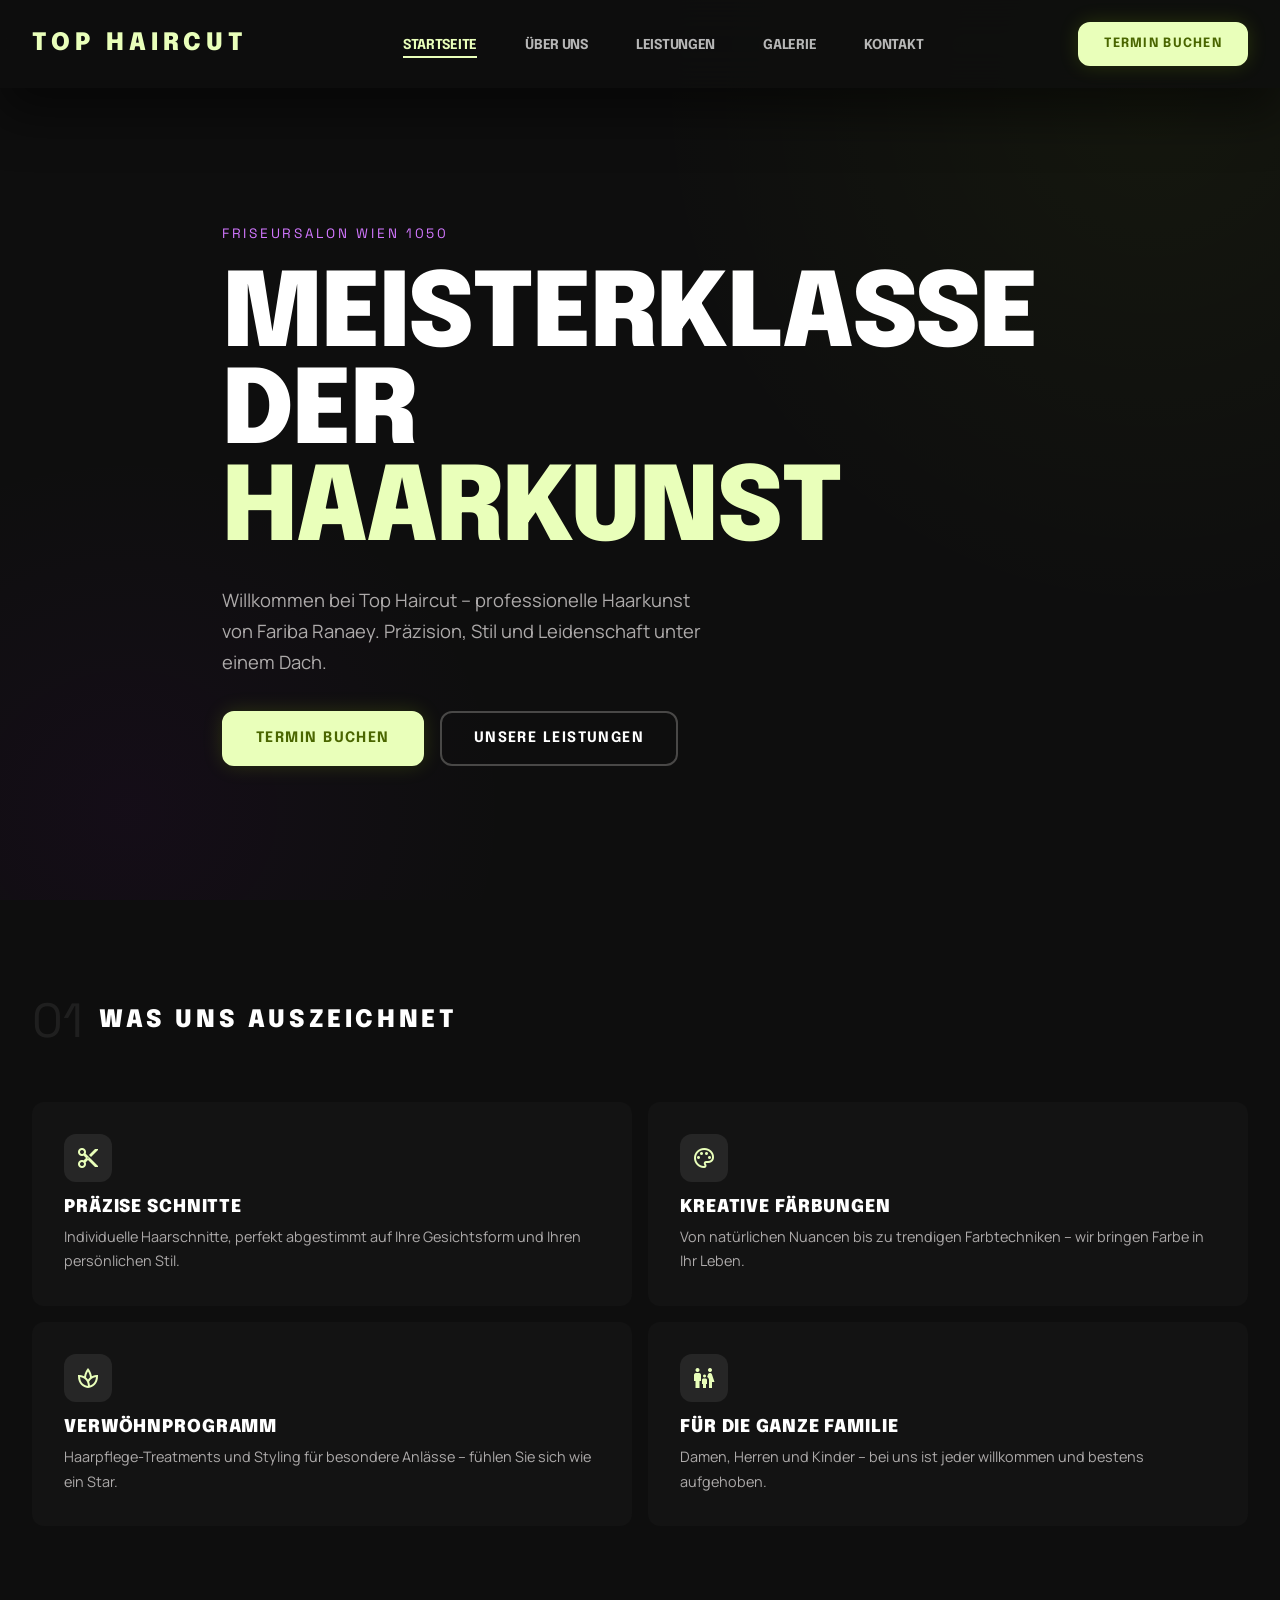
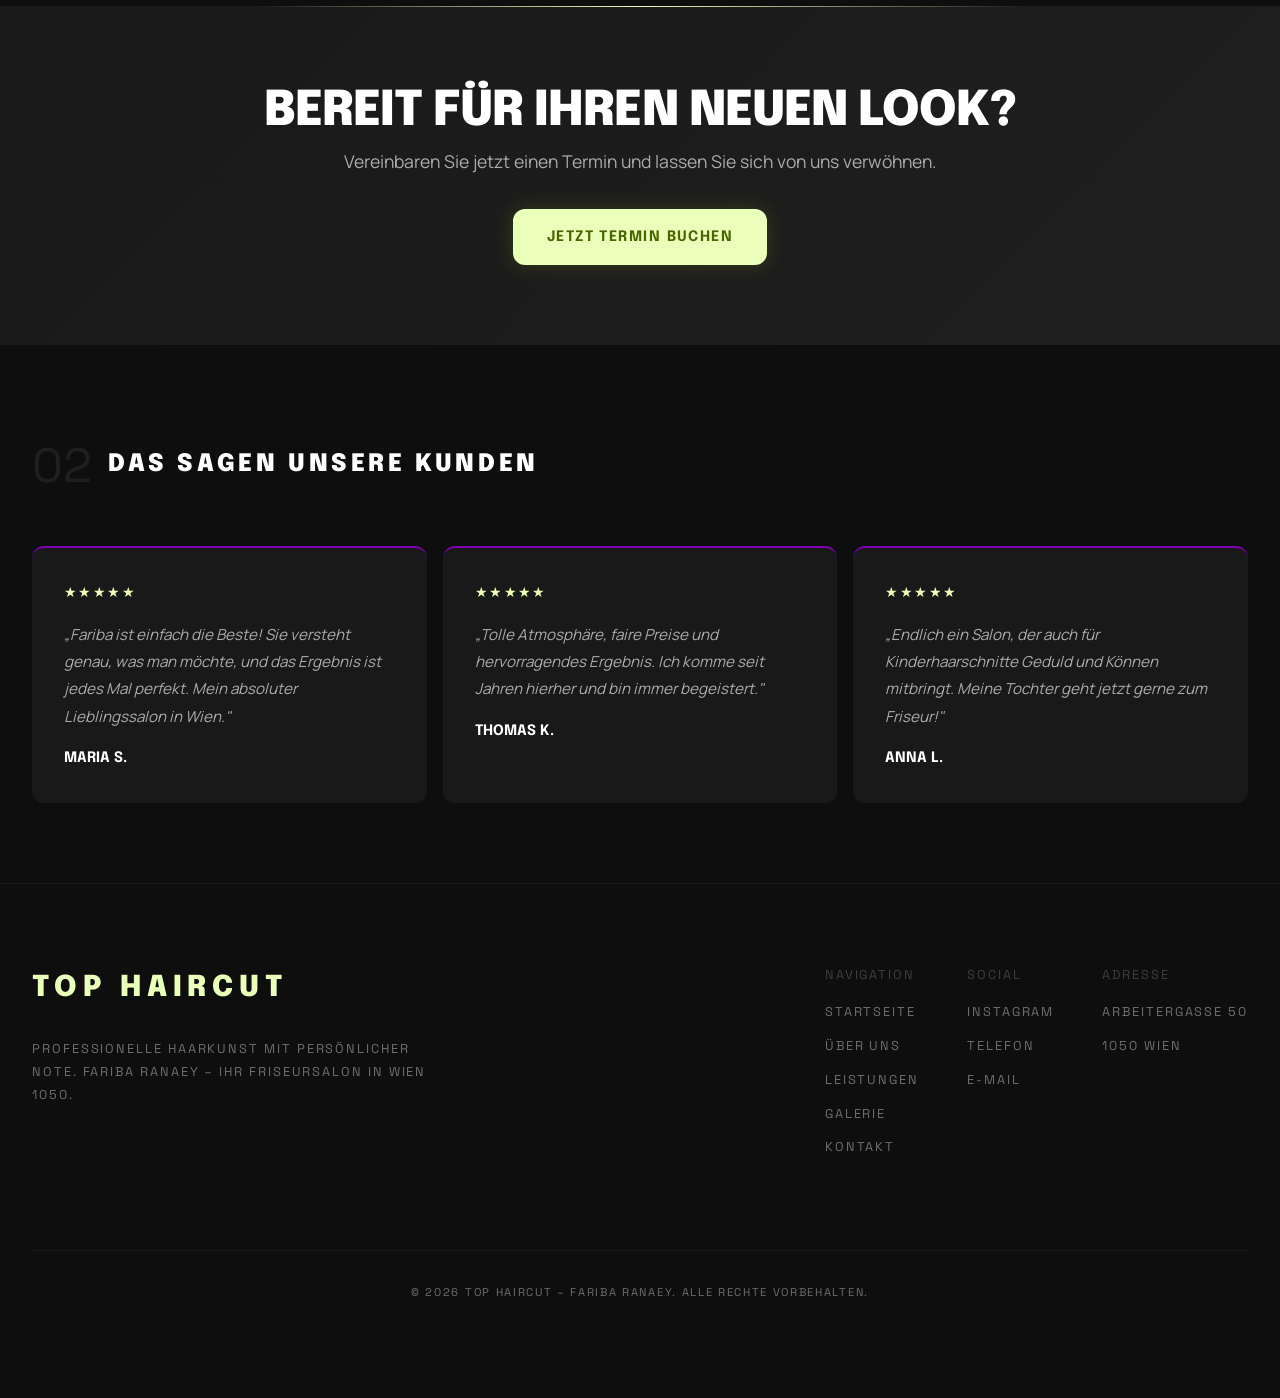
==== index.html @ 8a02eea1 "Initial commit: Website für Friseursalon Top Haircut Co-Authored-By: Claude Opus 4.6 (1M context) <n" ====
<!DOCTYPE html>
<html lang="de">
<head>
  <meta charset="UTF-8">
  <meta name="viewport" content="width=device-width, initial-scale=1.0">
  <meta name="description" content="Top Haircut – Ihr Friseursalon in Wien 1050. Fariba Ranaey bietet professionelle Haarschnitte, Färbungen und Styling für Damen, Herren und Kinder.">
  <meta name="keywords" content="Friseur Wien, Friseursalon 1050, Haarschnitt Wien, Top Haircut, Fariba Ranaey">
  <meta property="og:title" content="Top Haircut – Fariba Ranaey | Friseursalon Wien">
  <meta property="og:description" content="Ihr Friseursalon in Wien 1050. Professionelle Haarschnitte, Färbungen und Styling.">
  <meta property="og:type" content="website">
  <title>Top Haircut – Fariba Ranaey | Friseursalon Wien 1050</title>
  <link rel="preconnect" href="https://fonts.googleapis.com">
  <link rel="preconnect" href="https://fonts.gstatic.com" crossorigin>
  <link rel="stylesheet" href="css/style.css">
</head>
<body>

  <!-- Header -->
  <header class="header">
    <div class="container">
      <a href="index.html" class="logo">Top Haircut</a>
      <nav>
        <ul class="nav-list">
          <li><a href="index.html" class="active">Startseite</a></li>
          <li><a href="about.html">Über uns</a></li>
          <li><a href="services.html">Leistungen</a></li>
          <li><a href="gallery.html">Galerie</a></li>
          <li><a href="contact.html">Kontakt</a></li>
        </ul>
      </nav>
      <a href="contact.html" class="btn btn-primary">Termin buchen</a>
      <button class="hamburger" aria-label="Menü öffnen">
        <span></span>
        <span></span>
        <span></span>
      </button>
    </div>
  </header>

  <!-- Hero -->
  <section class="hero">
    <div class="container">
      <div class="hero-content">
        <span class="hero-label">Friseursalon Wien 1050</span>
        <h1>Meisterklasse<br>der <span class="accent">Haarkunst</span></h1>
        <p class="hero-text">Willkommen bei Top Haircut – professionelle Haarkunst von Fariba Ranaey. Präzision, Stil und Leidenschaft unter einem Dach.</p>
        <div class="hero-buttons">
          <a href="contact.html" class="btn btn-primary">Termin buchen</a>
          <a href="services.html" class="btn btn-outline">Unsere Leistungen</a>
        </div>
      </div>
    </div>
  </section>

  <!-- Highlights -->
  <section class="section">
    <div class="container">
      <div class="section-title-row fade-in">
        <span class="section-number">01</span>
        <h2>Was uns auszeichnet</h2>
      </div>
      <div class="highlights-grid">
        <div class="highlight-card fade-in">
          <div class="card-icon">
            <span class="material-symbols-outlined">content_cut</span>
          </div>
          <h3>Präzise Schnitte</h3>
          <p>Individuelle Haarschnitte, perfekt abgestimmt auf Ihre Gesichtsform und Ihren persönlichen Stil.</p>
        </div>
        <div class="highlight-card fade-in">
          <div class="card-icon">
            <span class="material-symbols-outlined">palette</span>
          </div>
          <h3>Kreative Färbungen</h3>
          <p>Von natürlichen Nuancen bis zu trendigen Farbtechniken – wir bringen Farbe in Ihr Leben.</p>
        </div>
        <div class="highlight-card fade-in">
          <div class="card-icon">
            <span class="material-symbols-outlined">spa</span>
          </div>
          <h3>Verwöhnprogramm</h3>
          <p>Haarpflege-Treatments und Styling für besondere Anlässe – fühlen Sie sich wie ein Star.</p>
        </div>
        <div class="highlight-card fade-in">
          <div class="card-icon">
            <span class="material-symbols-outlined">family_restroom</span>
          </div>
          <h3>Für die ganze Familie</h3>
          <p>Damen, Herren und Kinder – bei uns ist jeder willkommen und bestens aufgehoben.</p>
        </div>
      </div>
    </div>
  </section>

  <!-- CTA -->
  <section class="cta-section">
    <div class="container fade-in">
      <h2>Bereit für Ihren neuen Look?</h2>
      <p>Vereinbaren Sie jetzt einen Termin und lassen Sie sich von uns verwöhnen.</p>
      <a href="contact.html" class="btn btn-primary">Jetzt Termin buchen</a>
    </div>
  </section>

  <!-- Testimonials -->
  <section class="section">
    <div class="container">
      <div class="section-title-row fade-in">
        <span class="section-number">02</span>
        <h2>Das sagen unsere Kunden</h2>
      </div>
      <div class="testimonials-grid">
        <div class="testimonial-card fade-in">
          <div class="stars">&#9733;&#9733;&#9733;&#9733;&#9733;</div>
          <blockquote>„Fariba ist einfach die Beste! Sie versteht genau, was man möchte, und das Ergebnis ist jedes Mal perfekt. Mein absoluter Lieblingssalon in Wien."</blockquote>
          <div class="author">Maria S.</div>
        </div>
        <div class="testimonial-card fade-in">
          <div class="stars">&#9733;&#9733;&#9733;&#9733;&#9733;</div>
          <blockquote>„Tolle Atmosphäre, faire Preise und hervorragendes Ergebnis. Ich komme seit Jahren hierher und bin immer begeistert."</blockquote>
          <div class="author">Thomas K.</div>
        </div>
        <div class="testimonial-card fade-in">
          <div class="stars">&#9733;&#9733;&#9733;&#9733;&#9733;</div>
          <blockquote>„Endlich ein Salon, der auch für Kinderhaarschnitte Geduld und Können mitbringt. Meine Tochter geht jetzt gerne zum Friseur!"</blockquote>
          <div class="author">Anna L.</div>
        </div>
      </div>
    </div>
  </section>

  <!-- Footer -->
  <footer class="footer">
    <div class="container">
      <div class="footer-main">
        <div class="footer-brand">
          <span class="logo">Top Haircut</span>
          <p>Professionelle Haarkunst mit persönlicher Note. Fariba Ranaey – Ihr Friseursalon in Wien 1050.</p>
        </div>
        <div class="footer-links-grid">
          <div>
            <span class="col-title">Navigation</span>
            <a href="index.html">Startseite</a>
            <a href="about.html">Über uns</a>
            <a href="services.html">Leistungen</a>
            <a href="gallery.html">Galerie</a>
            <a href="contact.html">Kontakt</a>
          </div>
          <div>
            <span class="col-title">Social</span>
            <a href="https://www.instagram.com/faribaranaey/" target="_blank" rel="noopener">Instagram</a>
            <a href="tel:+4315442285">Telefon</a>
            <a href="mailto:faribaranaey309@gmail.com">E-Mail</a>
          </div>
          <div>
            <span class="col-title">Adresse</span>
            <a href="contact.html">Arbeitergasse 50</a>
            <a href="contact.html">1050 Wien</a>
          </div>
        </div>
      </div>
      <div class="footer-bottom">
        <p>&copy; 2026 Top Haircut – Fariba Ranaey. Alle Rechte vorbehalten.</p>
      </div>
    </div>
  </footer>

  <script src="js/main.js"></script>
</body>
</html>
---- css/style.css ----
/* ============================================
   Top Haircut – Fariba Ranaey
   Neon Noir Editorial Design System
   ============================================ */

/* --- Google Fonts --- */
@import url('https://fonts.googleapis.com/css2?family=Epilogue:wght@700;900&family=Manrope:wght@400;500;700&family=Space+Grotesk:wght@400;700&display=swap');
@import url('https://fonts.googleapis.com/css2?family=Material+Symbols+Outlined:wght,FILL@100..700,0..1&display=swap');

/* --- Reset & Base --- */
*, *::before, *::after {
  margin: 0;
  padding: 0;
  box-sizing: border-box;
}

:root {
  /* Surfaces */
  --surface: #0e0e0e;
  --surface-dim: #0e0e0e;
  --surface-bright: #2c2c2c;
  --surface-container-lowest: #000000;
  --surface-container-low: #131313;
  --surface-container: #1a1919;
  --surface-container-high: #201f1f;
  --surface-container-highest: #262626;
  --surface-variant: #262626;
  --background: #0e0e0e;

  /* Primary */
  --primary: #e9ffba;
  --primary-dim: #afee00;
  --primary-container: #bafd00;
  --primary-fixed: #bafd00;
  --on-primary: #4a6600;
  --on-primary-container: #435d00;

  /* Secondary */
  --secondary: #d277ff;
  --secondary-dim: #d277ff;
  --secondary-container: #7d01b1;
  --secondary-fixed: #eec2ff;
  --on-secondary: #380052;
  --on-secondary-container: #f3cfff;

  /* On-Surface */
  --on-surface: #ffffff;
  --on-surface-variant: #adaaaa;
  --on-background: #ffffff;

  /* Outline */
  --outline: #777575;
  --outline-variant: #494847;

  /* Error */
  --error: #ff716c;
  --error-dim: #d7383b;

  /* Misc */
  --inverse-surface: #fcf8f8;
  --inverse-on-surface: #565554;

  /* Typography */
  --font-headline: 'Epilogue', sans-serif;
  --font-body: 'Manrope', sans-serif;
  --font-label: 'Space Grotesk', sans-serif;

  /* Spacing */
  --space-xs: 0.5rem;
  --space-sm: 1rem;
  --space-md: 2rem;
  --space-lg: 3rem;
  --space-xl: 5rem;

  /* Layout */
  --max-width: 1440px;
  --header-height: 88px;
  --radius: 0.75rem;
  --radius-sm: 0.25rem;
  --radius-lg: 0.75rem;
  --radius-full: 9999px;
  --transition: 0.3s ease;
}

html {
  scroll-behavior: smooth;
  font-size: 16px;
}

body {
  font-family: var(--font-body);
  color: var(--on-surface);
  background: var(--surface);
  line-height: 1.7;
  -webkit-font-smoothing: antialiased;
}

::selection {
  background: var(--primary);
  color: var(--on-primary);
}

img {
  max-width: 100%;
  height: auto;
  display: block;
}

a {
  color: var(--primary);
  text-decoration: none;
  transition: color var(--transition);
}

a:hover {
  color: var(--secondary);
}

ul {
  list-style: none;
}

.material-symbols-outlined {
  font-variation-settings: 'FILL' 0, 'wght' 400, 'GRAD' 0, 'opsz' 24;
}

/* --- Typography --- */
h1, h2, h3, h4 {
  font-family: var(--font-headline);
  font-weight: 900;
  line-height: 1.1;
  color: var(--on-surface);
  text-transform: uppercase;
  letter-spacing: -0.02em;
}

h1 { font-size: clamp(2.5rem, 6vw, 5rem); }
h2 { font-size: clamp(1.8rem, 4vw, 3rem); }
h3 { font-size: 1.5rem; }
h4 { font-size: 1.2rem; }

p {
  color: var(--on-surface-variant);
  margin-bottom: var(--space-sm);
}

/* --- Layout --- */
.container {
  max-width: var(--max-width);
  margin: 0 auto;
  padding: 0 var(--space-md);
}

.section {
  padding: var(--space-xl) 0;
}

.section-header {
  margin-bottom: var(--space-lg);
}

.section-header h2 {
  margin-bottom: var(--space-xs);
}

.section-header p {
  color: var(--on-surface-variant);
  font-size: 1.1rem;
}

/* Section number */
.section-number {
  font-family: var(--font-label);
  font-size: 3rem;
  color: var(--outline-variant);
  opacity: 0.3;
}

.section-title-row {
  display: flex;
  align-items: center;
  gap: 1rem;
  margin-bottom: 2.5rem;
}

.section-title-row h2 {
  letter-spacing: 0.15em;
  font-size: 1.5rem;
}

/* --- Buttons --- */
.btn {
  display: inline-block;
  padding: 0.85rem 2rem;
  border-radius: var(--radius);
  font-family: var(--font-headline);
  font-size: 0.9rem;
  font-weight: 700;
  cursor: pointer;
  transition: all var(--transition);
  border: 2px solid transparent;
  text-align: center;
  text-transform: uppercase;
  letter-spacing: 0.1em;
}

.btn-primary {
  background: var(--primary);
  color: var(--on-primary);
  border-color: var(--primary);
  box-shadow: 0 0 20px rgba(186, 253, 0, 0.15);
}

.btn-primary:hover {
  background: var(--primary-dim);
  border-color: var(--primary-dim);
  color: var(--on-primary);
  box-shadow: 0 0 40px rgba(186, 253, 0, 0.3);
  transform: translateY(-2px);
}

.btn-outline {
  background: transparent;
  color: var(--on-surface);
  border-color: var(--outline-variant);
}

.btn-outline:hover {
  border-color: var(--secondary);
  color: var(--secondary);
  transform: translateY(-2px);
}

.btn-secondary {
  background: var(--secondary-container);
  color: var(--on-secondary-container);
  border-color: var(--secondary-container);
}

.btn-secondary:hover {
  box-shadow: 0 0 30px rgba(210, 119, 255, 0.3);
  transform: translateY(-2px);
}

.btn-ghost {
  background: transparent;
  color: var(--primary);
  border-color: transparent;
}

.btn-ghost:hover {
  color: var(--primary-dim);
}

/* ============================================
   HEADER & NAVIGATION
   ============================================ */
.header {
  position: fixed;
  top: 0;
  left: 0;
  width: 100%;
  height: var(--header-height);
  background: rgba(14, 14, 14, 0.8);
  backdrop-filter: blur(24px);
  -webkit-backdrop-filter: blur(24px);
  z-index: 1000;
  box-shadow: 0 25px 50px rgba(0, 0, 0, 0.5);
}

.header .container {
  display: flex;
  align-items: center;
  justify-content: space-between;
  height: 100%;
  padding: 0 2rem;
}

.logo {
  font-family: var(--font-headline);
  font-size: 1.5rem;
  font-weight: 900;
  color: var(--primary);
  letter-spacing: 0.2em;
  text-transform: uppercase;
}

.logo:hover {
  color: var(--primary);
}

.nav-list {
  display: flex;
  align-items: center;
  gap: 3rem;
}

.nav-list a {
  color: rgba(255, 255, 255, 0.7);
  font-family: var(--font-headline);
  font-weight: 700;
  font-size: 0.85rem;
  text-transform: uppercase;
  letter-spacing: -0.02em;
  transition: color var(--transition);
  position: relative;
}

.nav-list a:hover {
  color: var(--secondary);
}

.nav-list a.active {
  color: var(--primary);
  border-bottom: 2px solid var(--primary);
  padding-bottom: 4px;
}

.header .btn {
  padding: 0.6rem 1.5rem;
  font-size: 0.8rem;
}

/* Hamburger */
.hamburger {
  display: none;
  flex-direction: column;
  gap: 5px;
  cursor: pointer;
  padding: 5px;
  background: none;
  border: none;
}

.hamburger span {
  display: block;
  width: 25px;
  height: 2px;
  background: var(--on-surface);
  transition: all var(--transition);
}

.hamburger.active span:nth-child(1) {
  transform: rotate(45deg) translate(5px, 5px);
}

.hamburger.active span:nth-child(2) {
  opacity: 0;
}

.hamburger.active span:nth-child(3) {
  transform: rotate(-45deg) translate(5px, -5px);
}

/* ============================================
   HERO
   ============================================ */
.hero {
  position: relative;
  min-height: 100vh;
  display: flex;
  align-items: center;
  background: var(--surface);
  overflow: hidden;
  padding-top: var(--header-height);
}

.hero::before {
  content: '';
  position: absolute;
  top: -50%;
  right: -30%;
  width: 80%;
  height: 120%;
  background: radial-gradient(ellipse, rgba(186, 253, 0, 0.04) 0%, transparent 70%);
  pointer-events: none;
}

.hero::after {
  content: '';
  position: absolute;
  bottom: -30%;
  left: -20%;
  width: 60%;
  height: 80%;
  background: radial-gradient(ellipse, rgba(125, 1, 177, 0.06) 0%, transparent 70%);
  pointer-events: none;
}

.hero-content {
  position: relative;
  z-index: 1;
  max-width: 900px;
  padding: var(--space-xl) var(--space-md);
}

.hero-label {
  font-family: var(--font-label);
  color: var(--secondary);
  font-size: 0.85rem;
  letter-spacing: 0.2em;
  text-transform: uppercase;
  margin-bottom: 1.5rem;
  display: block;
}

.hero h1 {
  font-size: clamp(3rem, 8vw, 7rem);
  line-height: 0.95;
  margin-bottom: 1.5rem;
  opacity: 0;
  transform: translateY(30px);
  animation: fadeInUp 0.8s ease forwards;
}

.hero h1 .accent {
  color: var(--primary);
}

.hero-text {
  font-size: 1.15rem;
  color: var(--on-surface-variant);
  max-width: 500px;
  margin-bottom: var(--space-md);
  opacity: 0;
  transform: translateY(30px);
  animation: fadeInUp 0.8s ease 0.2s forwards;
}

.hero-buttons {
  display: flex;
  gap: var(--space-sm);
  flex-wrap: wrap;
  opacity: 0;
  transform: translateY(30px);
  animation: fadeInUp 0.8s ease 0.4s forwards;
}

@keyframes fadeInUp {
  to {
    opacity: 1;
    transform: translateY(0);
  }
}

/* ============================================
   CARDS & SURFACES
   ============================================ */
.card {
  background: var(--surface-container);
  border-radius: var(--radius);
  padding: 1.5rem;
  transition: all var(--transition);
}

.card:hover {
  background: var(--surface-container-high);
}

.card-low {
  background: var(--surface-container-low);
}

.card-low:hover {
  background: var(--surface-container);
}

/* ============================================
   HIGHLIGHTS / SERVICE CARDS (Index)
   ============================================ */
.highlights-grid {
  display: grid;
  grid-template-columns: repeat(2, 1fr);
  gap: 1rem;
}

.highlight-card {
  background: var(--surface-container-low);
  padding: 2rem;
  border-radius: var(--radius);
  transition: all var(--transition);
  cursor: default;
}

.highlight-card:hover {
  background: var(--surface-container);
}

.highlight-card .card-icon {
  width: 48px;
  height: 48px;
  border-radius: var(--radius);
  background: var(--surface-container-highest);
  display: flex;
  align-items: center;
  justify-content: center;
  margin-bottom: 1rem;
}

.highlight-card .card-icon .material-symbols-outlined {
  color: var(--primary);
  font-size: 1.5rem;
}

.highlight-card h3 {
  font-size: 1.1rem;
  margin-bottom: 0.5rem;
  letter-spacing: 0.05em;
}

.highlight-card p {
  font-size: 0.9rem;
  color: var(--on-surface-variant);
  margin-bottom: 0;
}

/* ============================================
   CTA SECTION
   ============================================ */
.cta-section {
  background: linear-gradient(135deg, var(--surface-container) 0%, var(--surface-container-high) 100%);
  text-align: center;
  padding: var(--space-xl) 0;
  position: relative;
  overflow: hidden;
}

.cta-section::before {
  content: '';
  position: absolute;
  top: 0;
  left: 50%;
  transform: translateX(-50%);
  width: 60%;
  height: 1px;
  background: linear-gradient(90deg, transparent, var(--primary), transparent);
}

.cta-section h2 {
  margin-bottom: var(--space-xs);
}

.cta-section p {
  color: var(--on-surface-variant);
  font-size: 1.1rem;
  margin-bottom: var(--space-md);
}

/* ============================================
   TESTIMONIALS
   ============================================ */
.testimonials-grid {
  display: grid;
  grid-template-columns: repeat(auto-fit, minmax(300px, 1fr));
  gap: 1rem;
}

.testimonial-card {
  background: var(--surface-container);
  padding: 2rem;
  border-radius: var(--radius);
  position: relative;
  border-top: 2px solid var(--secondary-container);
}

.testimonial-card .stars {
  color: var(--primary);
  font-size: 0.9rem;
  margin-bottom: var(--space-sm);
  letter-spacing: 0.1em;
}

.testimonial-card blockquote {
  font-style: italic;
  color: var(--on-surface-variant);
  margin-bottom: var(--space-sm);
  line-height: 1.8;
  font-size: 0.95rem;
}

.testimonial-card .author {
  font-family: var(--font-headline);
  font-weight: 700;
  font-size: 0.9rem;
  color: var(--on-surface);
  text-transform: uppercase;
}

/* ============================================
   PAGE HERO (Subpages)
   ============================================ */
.page-hero {
  padding-top: calc(var(--header-height) + var(--space-xl));
  padding-bottom: var(--space-lg);
  background: var(--surface);
}

.page-hero .hero-label {
  font-family: var(--font-label);
  color: var(--secondary);
  font-size: 0.85rem;
  letter-spacing: 0.2em;
  text-transform: uppercase;
  margin-bottom: 1rem;
  display: block;
}

.page-hero h1 {
  font-size: clamp(2.5rem, 6vw, 5rem);
  margin-bottom: 0.5rem;
}

.page-hero h1 .accent {
  color: var(--primary);
}

.page-hero .page-subtitle {
  color: var(--on-surface-variant);
  font-size: 1.1rem;
}

/* ============================================
   ABOUT PAGE
   ============================================ */
.about-content {
  display: grid;
  grid-template-columns: 1fr 1fr;
  gap: var(--space-lg);
  align-items: center;
}

.about-image {
  border-radius: var(--radius);
  overflow: hidden;
  position: relative;
}

.about-image .placeholder-img {
  width: 100%;
  aspect-ratio: 3/4;
  background: var(--surface-container);
  display: flex;
  align-items: center;
  justify-content: center;
  font-size: 3rem;
  filter: grayscale(100%);
  transition: filter 0.5s ease;
}

.about-image:hover .placeholder-img {
  filter: grayscale(0%);
}

.about-text h2 {
  margin-bottom: var(--space-sm);
  letter-spacing: 0.1em;
}

.about-text p {
  margin-bottom: var(--space-sm);
  line-height: 1.8;
}

.values-grid {
  display: grid;
  grid-template-columns: repeat(3, 1fr);
  gap: 1rem;
}

.value-card {
  background: var(--surface-container-low);
  border-radius: var(--radius);
  padding: 2rem;
  position: relative;
}

.value-card .value-number {
  font-family: var(--font-label);
  font-size: 3rem;
  color: var(--outline-variant);
  opacity: 0.3;
  position: absolute;
  top: 1rem;
  right: 1.5rem;
}

.value-card .card-icon {
  width: 48px;
  height: 48px;
  border-radius: var(--radius);
  background: var(--surface-container-highest);
  display: flex;
  align-items: center;
  justify-content: center;
  margin-bottom: 1rem;
}

.value-card .card-icon .material-symbols-outlined {
  color: var(--secondary);
  font-size: 1.5rem;
}

.value-card h3 {
  font-size: 1rem;
  margin-bottom: 0.5rem;
  letter-spacing: 0.05em;
}

.value-card p {
  font-size: 0.9rem;
  margin-bottom: 0;
}

/* ============================================
   SERVICES / PREISE
   ============================================ */
.services-categories {
  display: flex;
  flex-wrap: wrap;
  gap: 0.5rem;
  margin-bottom: var(--space-lg);
}

.category-btn {
  padding: 0.5rem 1.5rem;
  border: 1px solid var(--outline-variant);
  border-radius: var(--radius-full);
  background: transparent;
  color: var(--on-surface-variant);
  cursor: pointer;
  font-family: var(--font-label);
  font-size: 0.8rem;
  font-weight: 700;
  text-transform: uppercase;
  letter-spacing: 0.1em;
  transition: all var(--transition);
}

.category-btn:hover {
  border-color: var(--secondary);
  color: var(--secondary);
}

.category-btn.active {
  border-color: var(--primary);
  background: var(--primary);
  color: var(--on-primary);
}

.price-table {
  background: var(--surface-container-low);
  border-radius: var(--radius);
  overflow: hidden;
  margin-bottom: 1rem;
}

.price-table-header {
  background: var(--surface-container);
  padding: 1.25rem 1.5rem;
  display: flex;
  align-items: center;
  gap: 1rem;
}

.price-table-header .section-num {
  font-family: var(--font-label);
  font-size: 1.5rem;
  color: var(--outline-variant);
  opacity: 0.4;
}

.price-table-header h3 {
  font-size: 1.1rem;
  letter-spacing: 0.15em;
  margin: 0;
}

.price-table-header .icon {
  display: none;
}

.price-row {
  display: flex;
  justify-content: space-between;
  align-items: center;
  padding: 1rem 1.5rem;
  border-bottom: 1px solid rgba(255, 255, 255, 0.03);
  transition: background var(--transition);
}

.price-row:last-child {
  border-bottom: none;
}

.price-row:hover {
  background: var(--surface-container);
}

.price-row .service-info {
  flex: 1;
}

.price-row .service-name {
  font-family: var(--font-headline);
  font-weight: 700;
  font-size: 0.95rem;
  text-transform: uppercase;
  letter-spacing: 0.02em;
}

.price-row .service-desc {
  font-size: 0.8rem;
  color: var(--on-surface-variant);
  margin-top: 0.25rem;
}

.price-row .price {
  font-family: var(--font-label);
  font-weight: 700;
  color: var(--primary);
  white-space: nowrap;
  font-size: 0.95rem;
}

.price-note {
  text-align: center;
  margin-top: var(--space-md);
  color: var(--on-surface-variant);
  font-family: var(--font-label);
  font-size: 0.8rem;
  text-transform: uppercase;
  letter-spacing: 0.1em;
}

.trending-chip {
  display: inline-block;
  background: var(--secondary-container);
  color: var(--on-secondary-container);
  font-family: var(--font-label);
  font-size: 0.65rem;
  padding: 0.2rem 0.6rem;
  border-radius: var(--radius-full);
  text-transform: uppercase;
  letter-spacing: 0.05em;
  margin-left: 0.5rem;
  vertical-align: middle;
}

/* ============================================
   GALLERY
   ============================================ */
.gallery-filters {
  display: flex;
  flex-wrap: wrap;
  gap: 0.5rem;
  margin-bottom: var(--space-lg);
}

.gallery-grid {
  display: grid;
  grid-template-columns: repeat(auto-fill, minmax(280px, 1fr));
  gap: 1rem;
}

.gallery-item {
  position: relative;
  border-radius: var(--radius);
  overflow: hidden;
  cursor: pointer;
  border: 2px solid transparent;
  transition: all var(--transition);
}

.gallery-item:hover {
  border-color: var(--secondary);
}

.gallery-item .placeholder-img {
  width: 100%;
  aspect-ratio: 4/3;
  display: flex;
  align-items: center;
  justify-content: center;
  font-size: 2rem;
  filter: grayscale(100%);
  transition: filter 0.5s ease;
}

.gallery-item:hover .placeholder-img {
  filter: grayscale(0%);
}

.gallery-item .overlay {
  position: absolute;
  inset: 0;
  background: rgba(125, 1, 177, 0.6);
  display: flex;
  align-items: center;
  justify-content: center;
  opacity: 0;
  transition: opacity var(--transition);
}

.gallery-item:hover .overlay {
  opacity: 1;
}

.overlay .material-symbols-outlined {
  color: var(--on-surface);
  font-size: 2rem;
}

/* Lightbox */
.lightbox {
  position: fixed;
  inset: 0;
  background: rgba(0, 0, 0, 0.95);
  z-index: 2000;
  display: none;
  align-items: center;
  justify-content: center;
  opacity: 0;
  transition: opacity var(--transition);
}

.lightbox.active {
  display: flex;
  opacity: 1;
}

.lightbox-content {
  position: relative;
  max-width: 90%;
  max-height: 90vh;
}

.lightbox-content img,
.lightbox-content .placeholder-img {
  max-width: 100%;
  max-height: 85vh;
  border-radius: var(--radius);
}

.lightbox-close {
  position: absolute;
  top: -40px;
  right: 0;
  color: var(--on-surface);
  font-size: 2rem;
  cursor: pointer;
  background: none;
  border: none;
  padding: 5px;
  transition: color var(--transition);
}

.lightbox-close:hover {
  color: var(--primary);
}

.lightbox-nav {
  position: absolute;
  top: 50%;
  transform: translateY(-50%);
  color: var(--on-surface);
  font-size: 2.5rem;
  cursor: pointer;
  background: var(--surface-container-highest);
  border: none;
  padding: 10px 15px;
  border-radius: var(--radius);
  transition: all var(--transition);
}

.lightbox-nav:hover {
  background: var(--secondary);
  color: white;
}

.lightbox-prev {
  left: -60px;
}

.lightbox-next {
  right: -60px;
}

/* ============================================
   CONTACT PAGE
   ============================================ */
.contact-grid {
  display: grid;
  grid-template-columns: 1fr 1fr;
  gap: var(--space-lg);
}

.contact-sidebar {
  display: flex;
  flex-direction: column;
  gap: 1.5rem;
}

.contact-info-card {
  background: var(--surface-container-low);
  border-radius: var(--radius);
  padding: 1.5rem;
  display: flex;
  align-items: flex-start;
  gap: 1rem;
}

.contact-info-card .card-icon {
  width: 44px;
  height: 44px;
  min-width: 44px;
  border-radius: var(--radius);
  background: var(--surface-container-highest);
  display: flex;
  align-items: center;
  justify-content: center;
}

.contact-info-card .card-icon .material-symbols-outlined {
  color: var(--primary);
  font-size: 1.3rem;
}

.contact-info-card h4 {
  font-family: var(--font-label);
  font-size: 0.7rem;
  text-transform: uppercase;
  letter-spacing: 0.2em;
  color: var(--on-surface-variant);
  font-weight: 400;
  margin-bottom: 0.25rem;
}

.contact-info-card p {
  margin: 0;
  font-size: 0.95rem;
  color: var(--on-surface);
}

.contact-info-card a {
  color: var(--on-surface);
}

.contact-info-card a:hover {
  color: var(--primary);
}

.hours-table {
  width: 100%;
  margin-top: 0.5rem;
}

.hours-table tr {
  display: flex;
  justify-content: space-between;
  padding: 0.3rem 0;
  border-bottom: 1px solid rgba(255, 255, 255, 0.05);
}

.hours-table tr:last-child {
  border-bottom: none;
}

.hours-table .day {
  font-weight: 500;
  color: var(--on-surface);
  font-size: 0.9rem;
}

.hours-table td {
  font-size: 0.9rem;
  color: var(--on-surface-variant);
}

.hours-table .closed {
  color: var(--error);
}

/* Contact Form */
.contact-form {
  background: var(--surface-container-low);
  padding: 2rem;
  border-radius: var(--radius);
  border-top: 4px solid var(--secondary);
}

.contact-form h3 {
  margin-bottom: 2rem;
  letter-spacing: 0.1em;
}

.form-group {
  margin-bottom: 1.25rem;
}

.form-group label {
  display: block;
  font-family: var(--font-label);
  font-size: 0.7rem;
  font-weight: 400;
  text-transform: uppercase;
  letter-spacing: 0.2em;
  color: var(--on-surface-variant);
  margin-bottom: 0.5rem;
}

.form-group input,
.form-group textarea,
.form-group select {
  width: 100%;
  padding: 1rem;
  background: var(--surface-container-highest);
  border: none;
  border-radius: var(--radius);
  font-family: var(--font-body);
  font-size: 1rem;
  color: var(--on-surface);
  transition: box-shadow var(--transition);
}

.form-group input:focus,
.form-group textarea:focus,
.form-group select:focus {
  outline: none;
  box-shadow: 0 0 0 2px var(--primary);
}

.form-group input::placeholder,
.form-group textarea::placeholder {
  color: var(--outline);
}

.form-group textarea {
  resize: vertical;
  min-height: 120px;
}

.form-group select {
  appearance: none;
  cursor: pointer;
}

.form-group select option {
  background: var(--surface-container-highest);
  color: var(--on-surface);
}

.map-container {
  border-radius: var(--radius);
  overflow: hidden;
  border: 1px solid rgba(255, 255, 255, 0.05);
}

.map-container iframe {
  width: 100%;
  height: 400px;
  border: none;
  filter: grayscale(80%) invert(92%) contrast(83%);
}

/* Booking Section */
.booking-section {
  text-align: center;
  background: var(--surface-container);
  padding: var(--space-lg);
  border-radius: var(--radius);
  border: 1px solid rgba(255, 255, 255, 0.05);
}

.booking-section .card-icon {
  width: 64px;
  height: 64px;
  border-radius: var(--radius);
  background: var(--surface-container-highest);
  display: flex;
  align-items: center;
  justify-content: center;
  margin: 0 auto var(--space-sm);
}

.booking-section .card-icon .material-symbols-outlined {
  color: var(--primary);
  font-size: 2rem;
}

.booking-section h3 {
  margin-bottom: var(--space-xs);
  letter-spacing: 0.1em;
}

.booking-section p {
  margin-bottom: var(--space-md);
  max-width: 500px;
  margin-left: auto;
  margin-right: auto;
}

/* ============================================
   FOOTER
   ============================================ */
.footer {
  background: var(--surface);
  padding: 5rem 0;
  border-top: 1px solid rgba(255, 255, 255, 0.05);
}

.footer-main {
  display: flex;
  justify-content: space-between;
  align-items: flex-start;
  gap: 3rem;
  margin-bottom: 5rem;
}

.footer-brand {
  max-width: 400px;
}

.footer-brand .logo {
  font-size: 1.8rem;
  margin-bottom: 1.5rem;
  display: block;
}

.footer-brand p {
  font-family: var(--font-label);
  font-size: 0.8rem;
  text-transform: uppercase;
  letter-spacing: 0.15em;
  color: rgba(255, 255, 255, 0.4);
  line-height: 1.8;
}

.footer-links-grid {
  display: grid;
  grid-template-columns: repeat(3, auto);
  gap: 3rem;
  font-family: var(--font-label);
  font-size: 0.8rem;
  text-transform: uppercase;
  letter-spacing: 0.15em;
}

.footer-links-grid .col-title {
  color: rgba(255, 255, 255, 0.2);
  margin-bottom: 1rem;
  display: block;
}

.footer-links-grid a {
  display: block;
  color: rgba(255, 255, 255, 0.4);
  transition: all var(--transition);
  margin-bottom: 0.75rem;
}

.footer-links-grid a:hover {
  color: var(--primary);
  transform: translateX(4px);
}

.footer-bottom {
  border-top: 1px solid rgba(255, 255, 255, 0.05);
  padding-top: 2rem;
  text-align: center;
}

.footer-bottom p {
  font-family: var(--font-label);
  font-size: 0.7rem;
  text-transform: uppercase;
  letter-spacing: 0.15em;
  color: rgba(255, 255, 255, 0.4);
}

/* ============================================
   SCROLL ANIMATIONS
   ============================================ */
.fade-in {
  opacity: 0;
  transform: translateY(30px);
  transition: opacity 0.6s ease, transform 0.6s ease;
}

.fade-in.visible {
  opacity: 1;
  transform: translateY(0);
}

/* ============================================
   TRUST ELEMENT
   ============================================ */
.trust-badge {
  background: var(--surface-container-low);
  border-radius: var(--radius);
  padding: 1.25rem;
  display: flex;
  align-items: center;
  gap: 1rem;
  border: 1px solid rgba(255, 255, 255, 0.05);
}

.trust-badge .badge-icon {
  width: 48px;
  height: 48px;
  min-width: 48px;
  border-radius: var(--radius-full);
  background: var(--secondary-container);
  display: flex;
  align-items: center;
  justify-content: center;
}

.trust-badge .badge-icon .material-symbols-outlined {
  color: var(--on-secondary-container);
  font-variation-settings: 'FILL' 1;
}

.trust-badge h4 {
  font-family: var(--font-headline);
  font-size: 0.85rem;
  letter-spacing: 0.05em;
}

.trust-badge p {
  font-size: 0.75rem;
  margin: 0;
}

/* ============================================
   RESPONSIVE
   ============================================ */
@media (max-width: 992px) {
  .hero h1 {
    font-size: clamp(2.5rem, 6vw, 4rem);
  }

  .about-content {
    grid-template-columns: 1fr;
    text-align: center;
  }

  .about-image {
    max-width: 400px;
    margin: 0 auto;
  }

  .contact-grid {
    grid-template-columns: 1fr;
  }

  .values-grid {
    grid-template-columns: 1fr 1fr;
  }

  .highlights-grid {
    grid-template-columns: 1fr 1fr;
  }

  .footer-main {
    flex-direction: column;
  }

  .lightbox-prev { left: 10px; }
  .lightbox-next { right: 10px; }
}

@media (max-width: 768px) {
  :root {
    --header-height: 70px;
  }

  /* Mobile Navigation */
  .nav-list {
    position: fixed;
    top: var(--header-height);
    left: 0;
    width: 100%;
    background: rgba(14, 14, 14, 0.95);
    backdrop-filter: blur(24px);
    -webkit-backdrop-filter: blur(24px);
    flex-direction: column;
    padding: var(--space-md);
    gap: var(--space-sm);
    transform: translateY(-100%);
    opacity: 0;
    pointer-events: none;
    transition: all var(--transition);
  }

  .nav-list.active {
    transform: translateY(0);
    opacity: 1;
    pointer-events: all;
  }

  .hamburger {
    display: flex;
  }

  .header .btn {
    display: none;
  }

  .section {
    padding: var(--space-lg) 0;
  }

  .highlights-grid {
    grid-template-columns: 1fr;
  }

  .values-grid {
    grid-template-columns: 1fr;
  }

  .gallery-grid {
    grid-template-columns: repeat(auto-fill, minmax(200px, 1fr));
  }

  .footer-links-grid {
    grid-template-columns: 1fr 1fr;
  }

  .lightbox-nav {
    font-size: 1.5rem;
    padding: 8px 12px;
  }

  .services-categories {
    justify-content: flex-start;
    overflow-x: auto;
    flex-wrap: nowrap;
    padding-bottom: 0.5rem;
  }

  .category-btn {
    white-space: nowrap;
    flex-shrink: 0;
  }
}

@media (max-width: 480px) {
  .hero-buttons {
    flex-direction: column;
    align-items: stretch;
  }

  .btn {
    width: 100%;
    text-align: center;
  }

  .gallery-grid {
    grid-template-columns: 1fr 1fr;
    gap: 0.5rem;
  }

  .footer-links-grid {
    grid-template-columns: 1fr;
  }
}
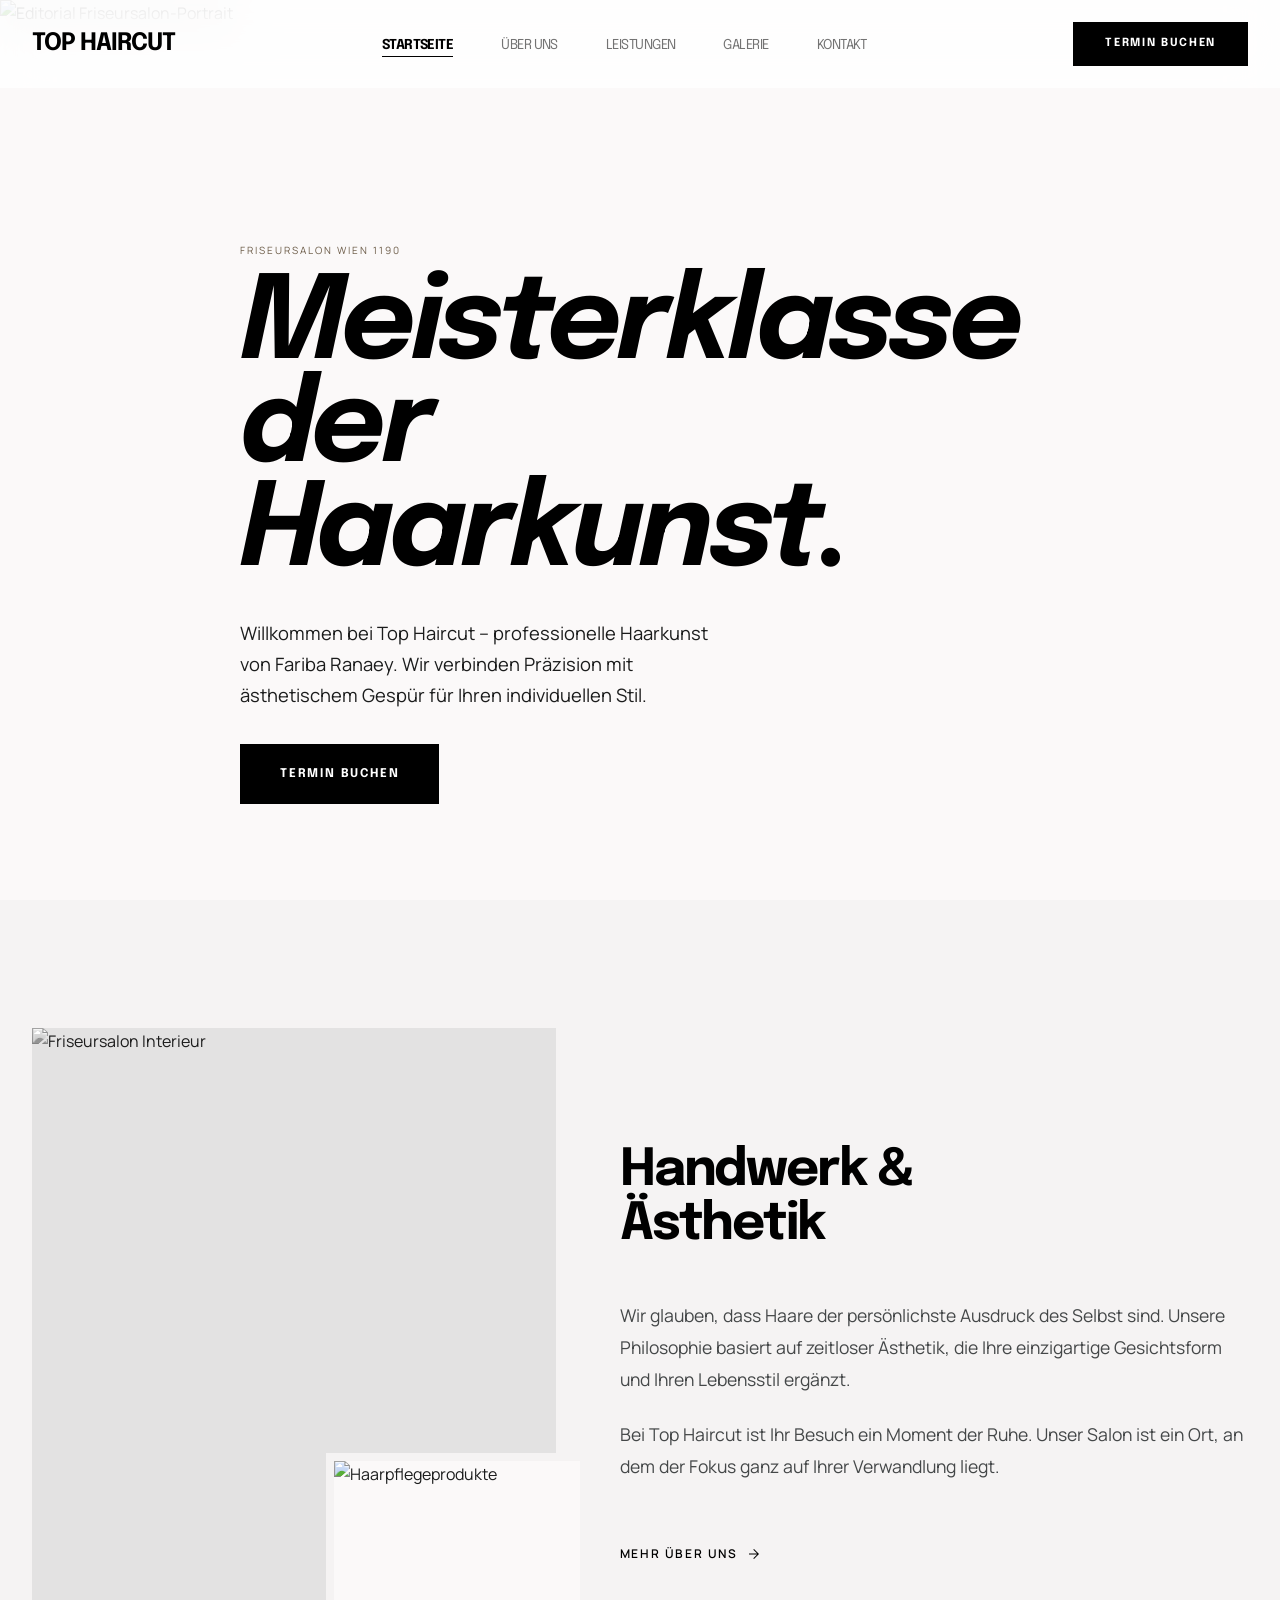
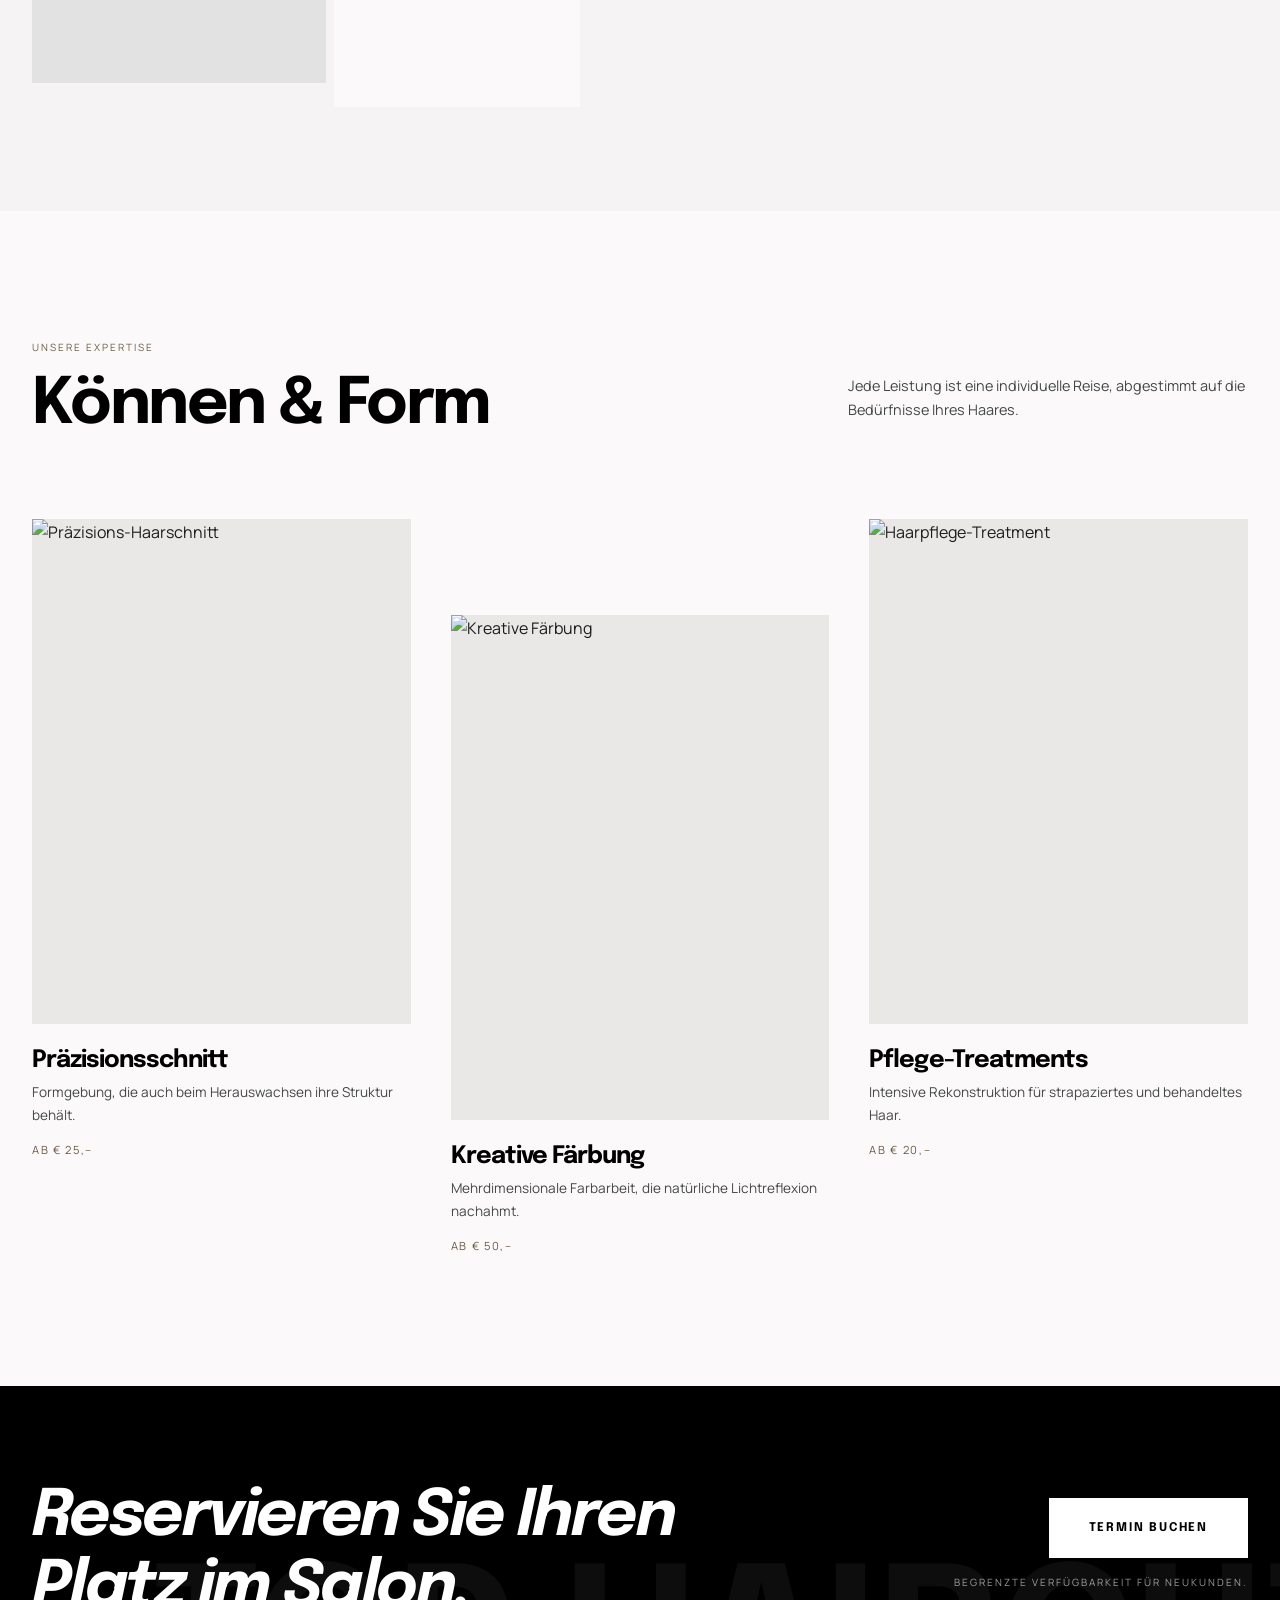
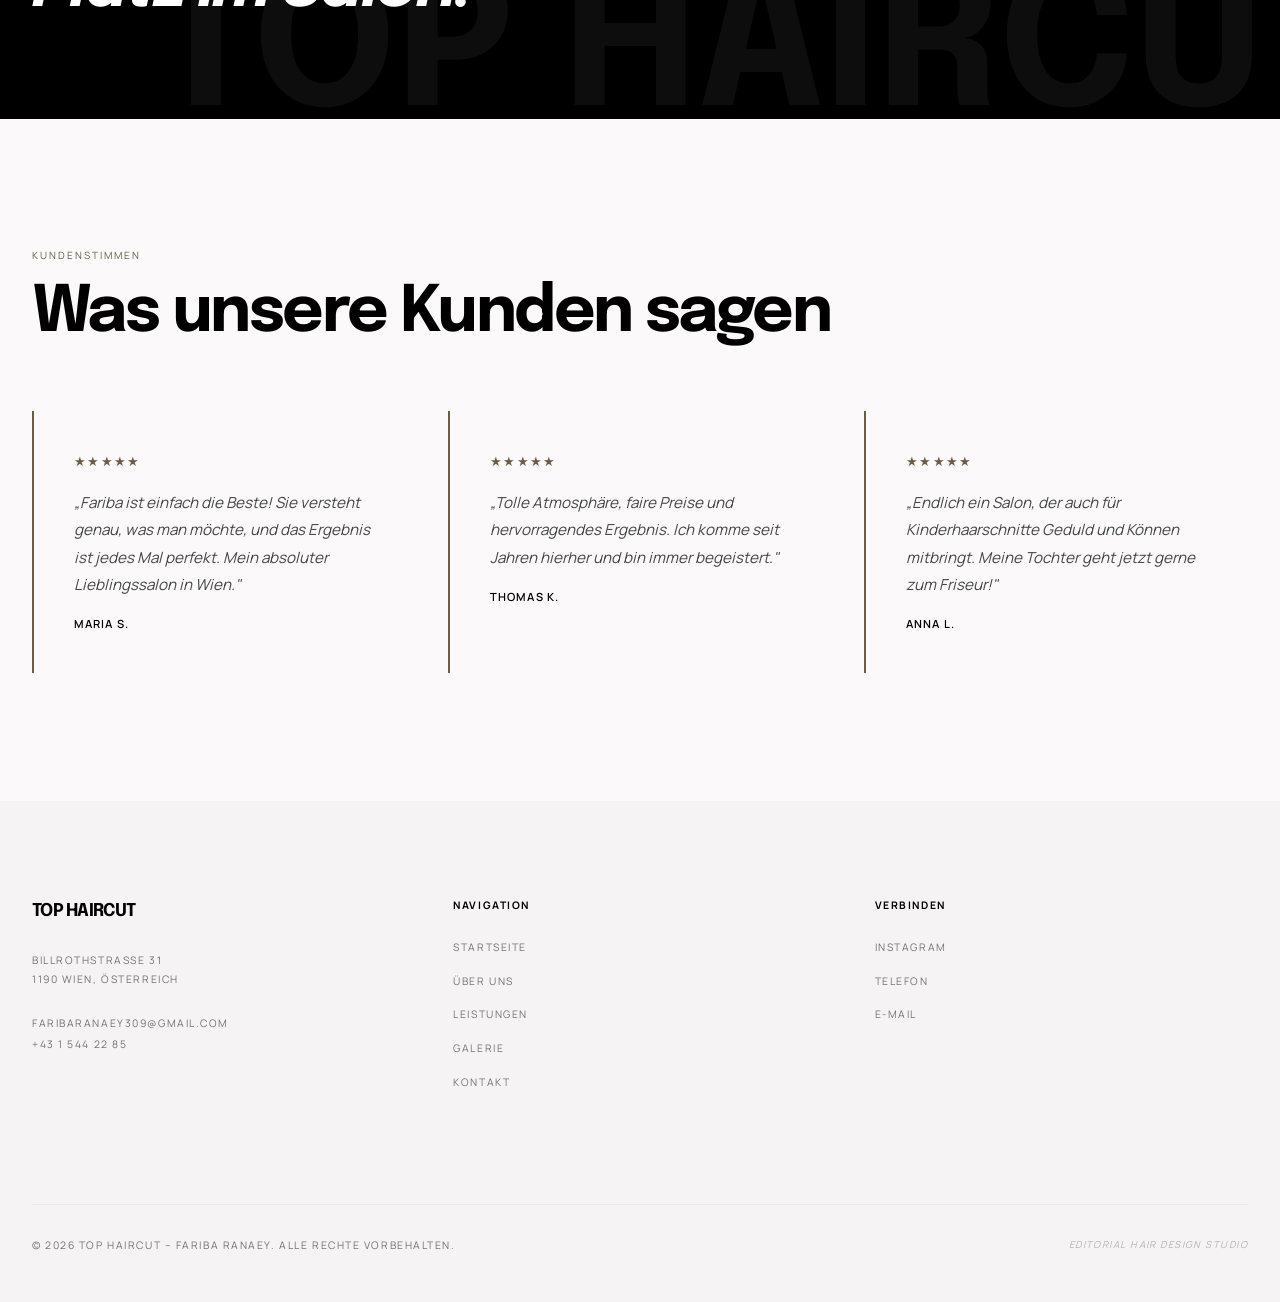
==== commit d7fe9ad7: "Redesign: Editorial Light Design + neue Adresse Billrothstraße 31 - Komplettes Redesign basierend au" ====
--- a/index.html
+++ b/index.html
@@ -3,12 +3,12 @@
 <head>
   <meta charset="UTF-8">
   <meta name="viewport" content="width=device-width, initial-scale=1.0">
-  <meta name="description" content="Top Haircut – Ihr Friseursalon in Wien 1050. Fariba Ranaey bietet professionelle Haarschnitte, Färbungen und Styling für Damen, Herren und Kinder.">
-  <meta name="keywords" content="Friseur Wien, Friseursalon 1050, Haarschnitt Wien, Top Haircut, Fariba Ranaey">
+  <meta name="description" content="Top Haircut – Ihr Friseursalon in Wien 1190. Fariba Ranaey bietet professionelle Haarschnitte, Färbungen und Styling für Damen, Herren und Kinder.">
+  <meta name="keywords" content="Friseur Wien, Friseursalon 1190, Haarschnitt Wien, Top Haircut, Fariba Ranaey">
   <meta property="og:title" content="Top Haircut – Fariba Ranaey | Friseursalon Wien">
-  <meta property="og:description" content="Ihr Friseursalon in Wien 1050. Professionelle Haarschnitte, Färbungen und Styling.">
+  <meta property="og:description" content="Ihr Friseursalon in Wien 1190. Professionelle Haarschnitte, Färbungen und Styling.">
   <meta property="og:type" content="website">
-  <title>Top Haircut – Fariba Ranaey | Friseursalon Wien 1050</title>
+  <title>Top Haircut – Fariba Ranaey | Friseursalon Wien 1190</title>
   <link rel="preconnect" href="https://fonts.googleapis.com">
   <link rel="preconnect" href="https://fonts.gstatic.com" crossorigin>
   <link rel="stylesheet" href="css/style.css">
@@ -39,54 +39,88 @@
 
   <!-- Hero -->
   <section class="hero">
+    <div class="hero-bg">
+      <img src="https://lh3.googleusercontent.com/aida-public/[base64]" alt="Editorial Friseursalon-Portrait">
+    </div>
     <div class="container">
       <div class="hero-content">
-        <span class="hero-label">Friseursalon Wien 1050</span>
-        <h1>Meisterklasse<br>der <span class="accent">Haarkunst</span></h1>
-        <p class="hero-text">Willkommen bei Top Haircut – professionelle Haarkunst von Fariba Ranaey. Präzision, Stil und Leidenschaft unter einem Dach.</p>
+        <span class="label label-secondary fade-in" style="margin-bottom: 1rem; display: block;">Friseursalon Wien 1190</span>
+        <h1>Meisterklasse der Haarkunst.</h1>
+        <p class="hero-text">Willkommen bei Top Haircut – professionelle Haarkunst von Fariba Ranaey. Wir verbinden Präzision mit ästhetischem Gespür für Ihren individuellen Stil.</p>
         <div class="hero-buttons">
           <a href="contact.html" class="btn btn-primary">Termin buchen</a>
-          <a href="services.html" class="btn btn-outline">Unsere Leistungen</a>
-        </div>
-      </div>
-    </div>
-  </section>
-
-  <!-- Highlights -->
+        </div>
+      </div>
+    </div>
+  </section>
+
+  <!-- Philosophy -->
+  <section class="section section-bg">
+    <div class="container">
+      <div class="philosophy-grid fade-in">
+        <div class="philosophy-images">
+          <div class="main-img">
+            <img src="https://lh3.googleusercontent.com/aida-public/[base64]" alt="Friseursalon Interieur">
+          </div>
+          <div class="secondary-img">
+            <img src="https://lh3.googleusercontent.com/aida-public/[base64]" alt="Haarpflegeprodukte">
+          </div>
+        </div>
+        <div class="philosophy-text">
+          <h2>Handwerk &amp;<br>Ästhetik</h2>
+          <p>Wir glauben, dass Haare der persönlichste Ausdruck des Selbst sind. Unsere Philosophie basiert auf zeitloser Ästhetik, die Ihre einzigartige Gesichtsform und Ihren Lebensstil ergänzt.</p>
+          <p>Bei Top Haircut ist Ihr Besuch ein Moment der Ruhe. Unser Salon ist ein Ort, an dem der Fokus ganz auf Ihrer Verwandlung liegt.</p>
+          <div style="padding-top: 2rem;">
+            <a href="about.html" class="arrow-link">
+              Mehr über uns
+              <span class="material-symbols-outlined">arrow_forward</span>
+            </a>
+          </div>
+        </div>
+      </div>
+    </div>
+  </section>
+
+  <!-- Featured Services -->
   <section class="section">
     <div class="container">
-      <div class="section-title-row fade-in">
-        <span class="section-number">01</span>
-        <h2>Was uns auszeichnet</h2>
-      </div>
-      <div class="highlights-grid">
-        <div class="highlight-card fade-in">
-          <div class="card-icon">
-            <span class="material-symbols-outlined">content_cut</span>
-          </div>
-          <h3>Präzise Schnitte</h3>
-          <p>Individuelle Haarschnitte, perfekt abgestimmt auf Ihre Gesichtsform und Ihren persönlichen Stil.</p>
-        </div>
-        <div class="highlight-card fade-in">
-          <div class="card-icon">
-            <span class="material-symbols-outlined">palette</span>
-          </div>
-          <h3>Kreative Färbungen</h3>
-          <p>Von natürlichen Nuancen bis zu trendigen Farbtechniken – wir bringen Farbe in Ihr Leben.</p>
-        </div>
-        <div class="highlight-card fade-in">
-          <div class="card-icon">
-            <span class="material-symbols-outlined">spa</span>
-          </div>
-          <h3>Verwöhnprogramm</h3>
-          <p>Haarpflege-Treatments und Styling für besondere Anlässe – fühlen Sie sich wie ein Star.</p>
-        </div>
-        <div class="highlight-card fade-in">
-          <div class="card-icon">
-            <span class="material-symbols-outlined">family_restroom</span>
-          </div>
-          <h3>Für die ganze Familie</h3>
-          <p>Damen, Herren und Kinder – bei uns ist jeder willkommen und bestens aufgehoben.</p>
+      <div class="fade-in" style="display: flex; justify-content: space-between; align-items: flex-end; margin-bottom: 5rem; gap: 2rem; flex-wrap: wrap;">
+        <div>
+          <span class="label label-secondary" style="display: block; margin-bottom: 1rem;">Unsere Expertise</span>
+          <h2>Können &amp; Form</h2>
+        </div>
+        <p style="max-width: 400px; font-size: 0.9rem;">Jede Leistung ist eine individuelle Reise, abgestimmt auf die Bedürfnisse Ihres Haares.</p>
+      </div>
+      <div class="services-showcase">
+        <div class="service-showcase-card fade-in">
+          <div class="card-img">
+            <img src="https://lh3.googleusercontent.com/aida-public/[base64]" alt="Präzisions-Haarschnitt">
+          </div>
+          <div>
+            <h3>Präzisionsschnitt</h3>
+            <p>Formgebung, die auch beim Herauswachsen ihre Struktur behält.</p>
+            <span class="service-meta">Ab € 25,–</span>
+          </div>
+        </div>
+        <div class="service-showcase-card fade-in">
+          <div class="card-img">
+            <img src="https://lh3.googleusercontent.com/aida-public/[base64]" alt="Kreative Färbung">
+          </div>
+          <div>
+            <h3>Kreative Färbung</h3>
+            <p>Mehrdimensionale Farbarbeit, die natürliche Lichtreflexion nachahmt.</p>
+            <span class="service-meta">Ab € 50,–</span>
+          </div>
+        </div>
+        <div class="service-showcase-card fade-in">
+          <div class="card-img">
+            <img src="https://lh3.googleusercontent.com/aida-public/[base64]" alt="Haarpflege-Treatment">
+          </div>
+          <div>
+            <h3>Pflege-Treatments</h3>
+            <p>Intensive Rekonstruktion für strapaziertes und behandeltes Haar.</p>
+            <span class="service-meta">Ab € 20,–</span>
+          </div>
         </div>
       </div>
     </div>
@@ -94,19 +128,24 @@
 
   <!-- CTA -->
   <section class="cta-section">
-    <div class="container fade-in">
-      <h2>Bereit für Ihren neuen Look?</h2>
-      <p>Vereinbaren Sie jetzt einen Termin und lassen Sie sich von uns verwöhnen.</p>
-      <a href="contact.html" class="btn btn-primary">Jetzt Termin buchen</a>
+    <div class="container">
+      <div class="cta-inner fade-in">
+        <h2>Reservieren Sie Ihren<br>Platz im Salon.</h2>
+        <div class="cta-right">
+          <a href="contact.html" class="btn btn-inverted">Termin buchen</a>
+          <p class="label" style="color: rgba(255,255,255,0.6);">Begrenzte Verfügbarkeit für Neukunden.</p>
+        </div>
+      </div>
+      <div class="cta-watermark">TOP HAIRCUT</div>
     </div>
   </section>
 
   <!-- Testimonials -->
   <section class="section">
     <div class="container">
-      <div class="section-title-row fade-in">
-        <span class="section-number">02</span>
-        <h2>Das sagen unsere Kunden</h2>
+      <div class="fade-in" style="margin-bottom: 4rem;">
+        <span class="label label-secondary" style="display: block; margin-bottom: 1rem;">Kundenstimmen</span>
+        <h2>Was unsere Kunden sagen</h2>
       </div>
       <div class="testimonials-grid">
         <div class="testimonial-card fade-in">
@@ -131,35 +170,37 @@
   <!-- Footer -->
   <footer class="footer">
     <div class="container">
-      <div class="footer-main">
+      <div class="footer-grid">
         <div class="footer-brand">
           <span class="logo">Top Haircut</span>
-          <p>Professionelle Haarkunst mit persönlicher Note. Fariba Ranaey – Ihr Friseursalon in Wien 1050.</p>
-        </div>
-        <div class="footer-links-grid">
-          <div>
-            <span class="col-title">Navigation</span>
+          <p>Billrothstraße 31<br>1190 Wien, Österreich</p>
+          <div class="footer-contact-info">
+            faribaranaey309@gmail.com<br>
+            +43 1 544 22 85
+          </div>
+        </div>
+        <div>
+          <span class="footer-col-title">Navigation</span>
+          <div class="footer-links">
             <a href="index.html">Startseite</a>
             <a href="about.html">Über uns</a>
             <a href="services.html">Leistungen</a>
             <a href="gallery.html">Galerie</a>
             <a href="contact.html">Kontakt</a>
           </div>
-          <div>
-            <span class="col-title">Social</span>
+        </div>
+        <div>
+          <span class="footer-col-title">Verbinden</span>
+          <div class="footer-links">
             <a href="https://www.instagram.com/faribaranaey/" target="_blank" rel="noopener">Instagram</a>
             <a href="tel:+4315442285">Telefon</a>
             <a href="mailto:faribaranaey309@gmail.com">E-Mail</a>
           </div>
-          <div>
-            <span class="col-title">Adresse</span>
-            <a href="contact.html">Arbeitergasse 50</a>
-            <a href="contact.html">1050 Wien</a>
-          </div>
         </div>
       </div>
       <div class="footer-bottom">
         <p>&copy; 2026 Top Haircut – Fariba Ranaey. Alle Rechte vorbehalten.</p>
+        <span class="tagline">Editorial Hair Design Studio</span>
       </div>
     </div>
   </footer>
--- a/css/style.css
+++ b/css/style.css
@@ -1,13 +1,12 @@
 /* ============================================
    Top Haircut – Fariba Ranaey
-   Neon Noir Editorial Design System
+   Editorial Light Design System
    ============================================ */
 
-/* --- Google Fonts --- */
-@import url('https://fonts.googleapis.com/css2?family=Epilogue:wght@700;900&family=Manrope:wght@400;500;700&family=Space+Grotesk:wght@400;700&display=swap');
+@import url('https://fonts.googleapis.com/css2?family=Epilogue:ital,wght@0,100..900;1,100..900&family=Manrope:wght@200..800&display=swap');
 @import url('https://fonts.googleapis.com/css2?family=Material+Symbols+Outlined:wght,FILL@100..700,0..1&display=swap');
 
-/* --- Reset & Base --- */
+/* --- Reset --- */
 *, *::before, *::after {
   margin: 0;
   padding: 0;
@@ -16,54 +15,46 @@
 
 :root {
   /* Surfaces */
-  --surface: #0e0e0e;
-  --surface-dim: #0e0e0e;
-  --surface-bright: #2c2c2c;
-  --surface-container-lowest: #000000;
-  --surface-container-low: #131313;
-  --surface-container: #1a1919;
-  --surface-container-high: #201f1f;
-  --surface-container-highest: #262626;
-  --surface-variant: #262626;
-  --background: #0e0e0e;
+  --surface: #fbf9f9;
+  --surface-dim: #dbdad9;
+  --surface-bright: #fbf9f9;
+  --surface-container-lowest: #ffffff;
+  --surface-container-low: #f5f3f3;
+  --surface-container: #efeded;
+  --surface-container-high: #e9e8e7;
+  --surface-container-highest: #e3e2e2;
+  --surface-variant: #e3e2e2;
+  --background: #fbf9f9;
 
   /* Primary */
-  --primary: #e9ffba;
-  --primary-dim: #afee00;
-  --primary-container: #bafd00;
-  --primary-fixed: #bafd00;
-  --on-primary: #4a6600;
-  --on-primary-container: #435d00;
+  --primary: #000000;
+  --primary-container: #1c1b1b;
+  --primary-fixed: #e5e2e1;
+  --on-primary: #ffffff;
+  --on-primary-container: #858383;
 
   /* Secondary */
-  --secondary: #d277ff;
-  --secondary-dim: #d277ff;
-  --secondary-container: #7d01b1;
-  --secondary-fixed: #eec2ff;
-  --on-secondary: #380052;
-  --on-secondary-container: #f3cfff;
+  --secondary: #6c5c48;
+  --secondary-container: #f3dcc3;
+  --on-secondary: #ffffff;
+  --on-secondary-container: #70604c;
 
   /* On-Surface */
-  --on-surface: #ffffff;
-  --on-surface-variant: #adaaaa;
-  --on-background: #ffffff;
+  --on-surface: #1b1c1c;
+  --on-surface-variant: #444748;
+  --on-background: #1b1c1c;
 
   /* Outline */
-  --outline: #777575;
-  --outline-variant: #494847;
+  --outline: #747878;
+  --outline-variant: #c4c7c7;
 
   /* Error */
-  --error: #ff716c;
-  --error-dim: #d7383b;
-
-  /* Misc */
-  --inverse-surface: #fcf8f8;
-  --inverse-on-surface: #565554;
+  --error: #ba1a1a;
 
   /* Typography */
   --font-headline: 'Epilogue', sans-serif;
   --font-body: 'Manrope', sans-serif;
-  --font-label: 'Space Grotesk', sans-serif;
+  --font-label: 'Manrope', sans-serif;
 
   /* Spacing */
   --space-xs: 0.5rem;
@@ -73,12 +64,11 @@
   --space-xl: 5rem;
 
   /* Layout */
-  --max-width: 1440px;
+  --max-width: 1536px;
   --header-height: 88px;
-  --radius: 0.75rem;
-  --radius-sm: 0.25rem;
-  --radius-lg: 0.75rem;
-  --radius-full: 9999px;
+  --radius: 0.25rem;
+  --radius-lg: 0.5rem;
+  --radius-full: 0.75rem;
   --transition: 0.3s ease;
 }
 
@@ -90,14 +80,13 @@
 body {
   font-family: var(--font-body);
   color: var(--on-surface);
-  background: var(--surface);
+  background: var(--background);
   line-height: 1.7;
   -webkit-font-smoothing: antialiased;
 }
 
 ::selection {
-  background: var(--primary);
-  color: var(--on-primary);
+  background: rgba(108, 92, 72, 0.2);
 }
 
 img {
@@ -121,135 +110,132 @@
 }
 
 .material-symbols-outlined {
-  font-variation-settings: 'FILL' 0, 'wght' 400, 'GRAD' 0, 'opsz' 24;
+  font-variation-settings: 'FILL' 0, 'wght' 300, 'GRAD' 0, 'opsz' 24;
 }
 
 /* --- Typography --- */
 h1, h2, h3, h4 {
   font-family: var(--font-headline);
-  font-weight: 900;
-  line-height: 1.1;
-  color: var(--on-surface);
-  text-transform: uppercase;
-  letter-spacing: -0.02em;
-}
-
-h1 { font-size: clamp(2.5rem, 6vw, 5rem); }
-h2 { font-size: clamp(1.8rem, 4vw, 3rem); }
+  font-weight: 700;
+  line-height: 1.05;
+  color: var(--primary);
+  letter-spacing: -0.04em;
+}
+
+h1 { font-size: clamp(3rem, 8vw, 7rem); }
+h2 { font-size: clamp(2rem, 5vw, 4rem); }
 h3 { font-size: 1.5rem; }
 h4 { font-size: 1.2rem; }
 
 p {
   color: var(--on-surface-variant);
   margin-bottom: var(--space-sm);
+}
+
+.text-editorial-outline {
+  -webkit-text-stroke: 1px #000000;
+  color: transparent;
 }
 
 /* --- Layout --- */
 .container {
   max-width: var(--max-width);
   margin: 0 auto;
-  padding: 0 var(--space-md);
+  padding: 0 2rem;
 }
 
 .section {
-  padding: var(--space-xl) 0;
-}
-
-.section-header {
-  margin-bottom: var(--space-lg);
-}
-
-.section-header h2 {
-  margin-bottom: var(--space-xs);
-}
-
-.section-header p {
+  padding: 8rem 0;
+}
+
+.section-bg {
+  background: var(--surface-container-low);
+}
+
+/* Label style */
+.label {
+  font-family: var(--font-label);
+  font-size: 0.625rem;
+  text-transform: uppercase;
+  letter-spacing: 0.2em;
   color: var(--on-surface-variant);
-  font-size: 1.1rem;
-}
-
-/* Section number */
-.section-number {
-  font-family: var(--font-label);
-  font-size: 3rem;
-  color: var(--outline-variant);
-  opacity: 0.3;
-}
-
-.section-title-row {
-  display: flex;
-  align-items: center;
-  gap: 1rem;
-  margin-bottom: 2.5rem;
-}
-
-.section-title-row h2 {
-  letter-spacing: 0.15em;
-  font-size: 1.5rem;
+}
+
+.label-secondary {
+  color: var(--secondary);
 }
 
 /* --- Buttons --- */
 .btn {
   display: inline-block;
-  padding: 0.85rem 2rem;
-  border-radius: var(--radius);
+  padding: 1.25rem 2.5rem;
   font-family: var(--font-headline);
-  font-size: 0.9rem;
+  font-size: 0.75rem;
   font-weight: 700;
   cursor: pointer;
   transition: all var(--transition);
-  border: 2px solid transparent;
+  border: none;
   text-align: center;
   text-transform: uppercase;
-  letter-spacing: 0.1em;
+  letter-spacing: 0.15em;
 }
 
 .btn-primary {
   background: var(--primary);
   color: var(--on-primary);
-  border-color: var(--primary);
-  box-shadow: 0 0 20px rgba(186, 253, 0, 0.15);
 }
 
 .btn-primary:hover {
-  background: var(--primary-dim);
-  border-color: var(--primary-dim);
+  opacity: 0.9;
   color: var(--on-primary);
-  box-shadow: 0 0 40px rgba(186, 253, 0, 0.3);
-  transform: translateY(-2px);
 }
 
 .btn-outline {
   background: transparent;
-  color: var(--on-surface);
-  border-color: var(--outline-variant);
+  color: var(--primary);
+  border-bottom: 1px solid rgba(0, 0, 0, 0.1);
+  padding: 0.5rem 0;
 }
 
 .btn-outline:hover {
-  border-color: var(--secondary);
-  color: var(--secondary);
-  transform: translateY(-2px);
-}
-
-.btn-secondary {
-  background: var(--secondary-container);
-  color: var(--on-secondary-container);
-  border-color: var(--secondary-container);
-}
-
-.btn-secondary:hover {
-  box-shadow: 0 0 30px rgba(210, 119, 255, 0.3);
-  transform: translateY(-2px);
-}
-
-.btn-ghost {
-  background: transparent;
-  color: var(--primary);
-  border-color: transparent;
-}
-
-.btn-ghost:hover {
-  color: var(--primary-dim);
+  border-bottom-color: var(--primary);
+  color: var(--primary);
+}
+
+.btn-inverted {
+  background: var(--on-primary);
+  color: var(--primary);
+}
+
+.btn-inverted:hover {
+  background: var(--surface-container-highest);
+  color: var(--primary);
+}
+
+/* Arrow link */
+.arrow-link {
+  display: inline-flex;
+  align-items: center;
+  gap: 0.5rem;
+  font-family: var(--font-label);
+  font-size: 0.75rem;
+  text-transform: uppercase;
+  letter-spacing: 0.15em;
+  color: var(--primary);
+  font-weight: 600;
+}
+
+.arrow-link:hover {
+  color: var(--primary);
+}
+
+.arrow-link:hover .material-symbols-outlined {
+  transform: translateX(4px);
+}
+
+.arrow-link .material-symbols-outlined {
+  transition: transform var(--transition);
+  font-size: 1rem;
 }
 
 /* ============================================
@@ -261,11 +247,10 @@
   left: 0;
   width: 100%;
   height: var(--header-height);
-  background: rgba(14, 14, 14, 0.8);
+  background: rgba(255, 255, 255, 0.8);
   backdrop-filter: blur(24px);
   -webkit-backdrop-filter: blur(24px);
   z-index: 1000;
-  box-shadow: 0 25px 50px rgba(0, 0, 0, 0.5);
 }
 
 .header .container {
@@ -273,15 +258,14 @@
   align-items: center;
   justify-content: space-between;
   height: 100%;
-  padding: 0 2rem;
 }
 
 .logo {
   font-family: var(--font-headline);
   font-size: 1.5rem;
-  font-weight: 900;
-  color: var(--primary);
-  letter-spacing: 0.2em;
+  font-weight: 700;
+  color: var(--primary);
+  letter-spacing: -0.04em;
   text-transform: uppercase;
 }
 
@@ -296,29 +280,29 @@
 }
 
 .nav-list a {
-  color: rgba(255, 255, 255, 0.7);
+  color: rgb(115, 115, 115);
   font-family: var(--font-headline);
+  font-weight: 400;
+  font-size: 0.85rem;
+  text-transform: uppercase;
+  letter-spacing: -0.04em;
+  transition: color var(--transition);
+}
+
+.nav-list a:hover {
+  color: var(--primary);
+}
+
+.nav-list a.active {
+  color: var(--primary);
   font-weight: 700;
-  font-size: 0.85rem;
-  text-transform: uppercase;
-  letter-spacing: -0.02em;
-  transition: color var(--transition);
-  position: relative;
-}
-
-.nav-list a:hover {
-  color: var(--secondary);
-}
-
-.nav-list a.active {
-  color: var(--primary);
-  border-bottom: 2px solid var(--primary);
+  border-bottom: 1px solid var(--primary);
   padding-bottom: 4px;
 }
 
 .header .btn {
-  padding: 0.6rem 1.5rem;
-  font-size: 0.8rem;
+  padding: 0.75rem 2rem;
+  font-size: 0.7rem;
 }
 
 /* Hamburger */
@@ -335,8 +319,8 @@
 .hamburger span {
   display: block;
   width: 25px;
-  height: 2px;
-  background: var(--on-surface);
+  height: 1.5px;
+  background: var(--primary);
   transition: all var(--transition);
 }
 
@@ -359,68 +343,54 @@
   position: relative;
   min-height: 100vh;
   display: flex;
-  align-items: center;
-  background: var(--surface);
+  align-items: flex-end;
+  padding-top: var(--header-height);
+  padding-bottom: 6rem;
   overflow: hidden;
-  padding-top: var(--header-height);
-}
-
-.hero::before {
+  background: var(--background);
+}
+
+.hero-bg {
+  position: absolute;
+  inset: 0;
+  z-index: 0;
+}
+
+.hero-bg img {
+  width: 100%;
+  height: 100%;
+  object-fit: cover;
+}
+
+.hero-bg::after {
   content: '';
   position: absolute;
-  top: -50%;
-  right: -30%;
-  width: 80%;
-  height: 120%;
-  background: radial-gradient(ellipse, rgba(186, 253, 0, 0.04) 0%, transparent 70%);
-  pointer-events: none;
-}
-
-.hero::after {
-  content: '';
-  position: absolute;
-  bottom: -30%;
-  left: -20%;
-  width: 60%;
-  height: 80%;
-  background: radial-gradient(ellipse, rgba(125, 1, 177, 0.06) 0%, transparent 70%);
-  pointer-events: none;
+  inset: 0;
+  background: linear-gradient(to top, var(--background), transparent, transparent);
+  opacity: 0.6;
 }
 
 .hero-content {
   position: relative;
   z-index: 1;
-  max-width: 900px;
-  padding: var(--space-xl) var(--space-md);
-}
-
-.hero-label {
-  font-family: var(--font-label);
-  color: var(--secondary);
-  font-size: 0.85rem;
-  letter-spacing: 0.2em;
-  text-transform: uppercase;
-  margin-bottom: 1.5rem;
-  display: block;
+  max-width: 800px;
 }
 
 .hero h1 {
-  font-size: clamp(3rem, 8vw, 7rem);
-  line-height: 0.95;
-  margin-bottom: 1.5rem;
+  font-size: clamp(3.5rem, 9vw, 9rem);
+  line-height: 0.9;
+  margin-bottom: 2rem;
+  font-style: italic;
   opacity: 0;
   transform: translateY(30px);
   animation: fadeInUp 0.8s ease forwards;
 }
 
-.hero h1 .accent {
-  color: var(--primary);
-}
-
 .hero-text {
   font-size: 1.15rem;
-  color: var(--on-surface-variant);
+  color: var(--on-surface);
   max-width: 500px;
+  line-height: 1.7;
   margin-bottom: var(--space-md);
   opacity: 0;
   transform: translateY(30px);
@@ -444,106 +414,162 @@
 }
 
 /* ============================================
-   CARDS & SURFACES
+   PHILOSOPHY SECTION
    ============================================ */
-.card {
-  background: var(--surface-container);
-  border-radius: var(--radius);
-  padding: 1.5rem;
-  transition: all var(--transition);
-}
-
-.card:hover {
+.philosophy-grid {
+  display: grid;
+  grid-template-columns: 5fr 6fr;
+  gap: 4rem;
+  align-items: center;
+}
+
+.philosophy-images {
+  position: relative;
+}
+
+.philosophy-images .main-img {
+  aspect-ratio: 4/5;
+  overflow: hidden;
+  background: var(--surface-variant);
+}
+
+.philosophy-images .main-img img {
+  width: 100%;
+  height: 100%;
+  object-fit: cover;
+  filter: grayscale(100%);
+}
+
+.philosophy-images .secondary-img {
+  position: absolute;
+  bottom: -2rem;
+  right: -2rem;
+  width: 50%;
+  aspect-ratio: 1;
+  background: var(--surface);
+  border: 8px solid var(--surface-container-low);
+  overflow: hidden;
+}
+
+.philosophy-images .secondary-img img {
+  width: 100%;
+  height: 100%;
+  object-fit: cover;
+}
+
+.philosophy-text h2 {
+  font-size: clamp(2rem, 4vw, 3.5rem);
+  margin-bottom: 3rem;
+}
+
+.philosophy-text p {
+  font-size: 1.1rem;
+  line-height: 1.8;
+  margin-bottom: 1.5rem;
+}
+
+/* ============================================
+   SERVICES CARDS (Index)
+   ============================================ */
+.services-showcase {
+  display: grid;
+  grid-template-columns: repeat(3, 1fr);
+  gap: 2.5rem;
+}
+
+.service-showcase-card {
+  display: flex;
+  flex-direction: column;
+  gap: 1.5rem;
+}
+
+.service-showcase-card:nth-child(2) {
+  margin-top: 6rem;
+}
+
+.service-showcase-card .card-img {
+  aspect-ratio: 3/4;
+  overflow: hidden;
   background: var(--surface-container-high);
 }
 
-.card-low {
-  background: var(--surface-container-low);
-}
-
-.card-low:hover {
-  background: var(--surface-container);
-}
-
-/* ============================================
-   HIGHLIGHTS / SERVICE CARDS (Index)
-   ============================================ */
-.highlights-grid {
-  display: grid;
-  grid-template-columns: repeat(2, 1fr);
-  gap: 1rem;
-}
-
-.highlight-card {
-  background: var(--surface-container-low);
-  padding: 2rem;
-  border-radius: var(--radius);
-  transition: all var(--transition);
-  cursor: default;
-}
-
-.highlight-card:hover {
-  background: var(--surface-container);
-}
-
-.highlight-card .card-icon {
-  width: 48px;
-  height: 48px;
-  border-radius: var(--radius);
-  background: var(--surface-container-highest);
-  display: flex;
-  align-items: center;
-  justify-content: center;
-  margin-bottom: 1rem;
-}
-
-.highlight-card .card-icon .material-symbols-outlined {
-  color: var(--primary);
+.service-showcase-card .card-img img {
+  width: 100%;
+  height: 100%;
+  object-fit: cover;
+  transition: transform 0.7s ease;
+}
+
+.service-showcase-card:hover .card-img img {
+  transform: scale(1.05);
+}
+
+.service-showcase-card h3 {
   font-size: 1.5rem;
-}
-
-.highlight-card h3 {
-  font-size: 1.1rem;
   margin-bottom: 0.5rem;
-  letter-spacing: 0.05em;
-}
-
-.highlight-card p {
-  font-size: 0.9rem;
-  color: var(--on-surface-variant);
-  margin-bottom: 0;
+}
+
+.service-showcase-card p {
+  font-size: 0.85rem;
+  margin-bottom: 0.5rem;
+}
+
+.service-showcase-card .service-meta {
+  font-family: var(--font-label);
+  font-size: 0.7rem;
+  letter-spacing: 0.15em;
+  color: var(--secondary);
+  text-transform: uppercase;
 }
 
 /* ============================================
    CTA SECTION
    ============================================ */
 .cta-section {
-  background: linear-gradient(135deg, var(--surface-container) 0%, var(--surface-container-high) 100%);
-  text-align: center;
-  padding: var(--space-xl) 0;
+  background: var(--primary);
+  color: var(--on-primary);
+  padding: 6rem 0;
+  overflow: hidden;
   position: relative;
-  overflow: hidden;
-}
-
-.cta-section::before {
-  content: '';
+}
+
+.cta-section h2 {
+  color: var(--on-primary);
+  font-size: clamp(2rem, 5vw, 4rem);
+  font-style: italic;
+  line-height: 1.1;
+}
+
+.cta-inner {
+  display: flex;
+  flex-direction: row;
+  align-items: center;
+  justify-content: space-between;
+  gap: 3rem;
+}
+
+.cta-right {
+  display: flex;
+  flex-direction: column;
+  align-items: flex-end;
+  gap: 1rem;
+}
+
+.cta-right .label {
+  color: rgba(255, 255, 255, 0.6);
+}
+
+.cta-watermark {
   position: absolute;
-  top: 0;
-  left: 50%;
-  transform: translateX(-50%);
-  width: 60%;
-  height: 1px;
-  background: linear-gradient(90deg, transparent, var(--primary), transparent);
-}
-
-.cta-section h2 {
-  margin-bottom: var(--space-xs);
-}
-
-.cta-section p {
-  color: var(--on-surface-variant);
-  font-size: 1.1rem;
-  margin-bottom: var(--space-md);
+  bottom: -0.5em;
+  right: -0.5em;
+  font-family: var(--font-headline);
+  font-size: 15vw;
+  font-weight: 700;
+  opacity: 0.05;
+  white-space: nowrap;
+  pointer-events: none;
+  user-select: none;
 }
 
 /* ============================================
@@ -552,20 +578,17 @@
 .testimonials-grid {
   display: grid;
   grid-template-columns: repeat(auto-fit, minmax(300px, 1fr));
-  gap: 1rem;
+  gap: 2rem;
 }
 
 .testimonial-card {
-  background: var(--surface-container);
-  padding: 2rem;
-  border-radius: var(--radius);
-  position: relative;
-  border-top: 2px solid var(--secondary-container);
+  padding: 2.5rem;
+  border-left: 2px solid var(--secondary);
 }
 
 .testimonial-card .stars {
-  color: var(--primary);
-  font-size: 0.9rem;
+  color: var(--secondary);
+  font-size: 0.8rem;
   margin-bottom: var(--space-sm);
   letter-spacing: 0.1em;
 }
@@ -579,136 +602,189 @@
 }
 
 .testimonial-card .author {
-  font-family: var(--font-headline);
-  font-weight: 700;
-  font-size: 0.9rem;
-  color: var(--on-surface);
-  text-transform: uppercase;
+  font-family: var(--font-label);
+  font-weight: 600;
+  font-size: 0.7rem;
+  color: var(--primary);
+  text-transform: uppercase;
+  letter-spacing: 0.1em;
 }
 
 /* ============================================
    PAGE HERO (Subpages)
    ============================================ */
 .page-hero {
-  padding-top: calc(var(--header-height) + var(--space-xl));
-  padding-bottom: var(--space-lg);
-  background: var(--surface);
-}
-
-.page-hero .hero-label {
-  font-family: var(--font-label);
-  color: var(--secondary);
-  font-size: 0.85rem;
-  letter-spacing: 0.2em;
-  text-transform: uppercase;
+  padding-top: calc(var(--header-height) + 6rem);
+  padding-bottom: 4rem;
+  background: var(--background);
+}
+
+.page-hero .label {
   margin-bottom: 1rem;
   display: block;
 }
 
 .page-hero h1 {
-  font-size: clamp(2.5rem, 6vw, 5rem);
-  margin-bottom: 0.5rem;
-}
-
-.page-hero h1 .accent {
-  color: var(--primary);
+  font-style: italic;
+  margin-bottom: 1rem;
 }
 
 .page-hero .page-subtitle {
   color: var(--on-surface-variant);
-  font-size: 1.1rem;
+  font-size: 0.625rem;
+  text-transform: uppercase;
+  letter-spacing: 0.2em;
+  max-width: 500px;
 }
 
 /* ============================================
    ABOUT PAGE
    ============================================ */
-.about-content {
+.about-hero-grid {
+  display: grid;
+  grid-template-columns: 7fr 5fr;
+  gap: 2rem;
+  align-items: flex-end;
+  margin-bottom: 10rem;
+}
+
+.about-hero-grid h1 {
+  line-height: 0.9;
+  margin-bottom: 3rem;
+}
+
+.about-hero-grid .about-hero-img {
+  aspect-ratio: 3/4;
+  overflow: hidden;
+  background: var(--surface-container);
+}
+
+.about-hero-grid .about-hero-img img {
+  width: 100%;
+  height: 100%;
+  object-fit: cover;
+  filter: grayscale(100%);
+}
+
+.about-story {
   display: grid;
   grid-template-columns: 1fr 1fr;
-  gap: var(--space-lg);
+  gap: 6rem;
   align-items: center;
 }
 
-.about-image {
-  border-radius: var(--radius);
+.about-story .story-img {
+  aspect-ratio: 1;
   overflow: hidden;
-  position: relative;
-}
-
-.about-image .placeholder-img {
+  background: var(--surface-container-highest);
+}
+
+.about-story .story-img img {
   width: 100%;
-  aspect-ratio: 3/4;
-  background: var(--surface-container);
-  display: flex;
-  align-items: center;
-  justify-content: center;
-  font-size: 3rem;
-  filter: grayscale(100%);
-  transition: filter 0.5s ease;
-}
-
-.about-image:hover .placeholder-img {
-  filter: grayscale(0%);
-}
-
-.about-text h2 {
-  margin-bottom: var(--space-sm);
-  letter-spacing: 0.1em;
-}
-
-.about-text p {
-  margin-bottom: var(--space-sm);
-  line-height: 1.8;
-}
-
-.values-grid {
+  height: 100%;
+  object-fit: cover;
+}
+
+.about-story h2 {
+  text-transform: uppercase;
+  margin-bottom: 2rem;
+}
+
+.about-story p {
+  line-height: 2;
+  margin-bottom: 1.5rem;
+}
+
+/* Team section */
+.team-grid {
   display: grid;
   grid-template-columns: repeat(3, 1fr);
-  gap: 1rem;
-}
-
-.value-card {
+  gap: 3rem;
+}
+
+.team-card {
+  cursor: pointer;
+}
+
+.team-card:nth-child(2) {
+  margin-top: 6rem;
+}
+
+.team-card .team-img {
+  aspect-ratio: 4/5;
+  overflow: hidden;
   background: var(--surface-container-low);
-  border-radius: var(--radius);
-  padding: 2rem;
-  position: relative;
-}
-
-.value-card .value-number {
-  font-family: var(--font-label);
-  font-size: 3rem;
-  color: var(--outline-variant);
-  opacity: 0.3;
-  position: absolute;
-  top: 1rem;
-  right: 1.5rem;
-}
-
-.value-card .card-icon {
-  width: 48px;
-  height: 48px;
-  border-radius: var(--radius);
-  background: var(--surface-container-highest);
-  display: flex;
-  align-items: center;
-  justify-content: center;
+  margin-bottom: 1.5rem;
+  transition: transform 0.5s ease;
+}
+
+.team-card:hover .team-img {
+  transform: scale(1.02);
+}
+
+.team-card .team-img img {
+  width: 100%;
+  height: 100%;
+  object-fit: cover;
+  filter: grayscale(100%);
+}
+
+.team-card h3 {
+  font-size: 1.2rem;
+  text-transform: uppercase;
+  margin-bottom: 0.25rem;
+}
+
+.team-card .team-role {
+  font-family: var(--font-label);
+  font-size: 0.65rem;
+  text-transform: uppercase;
+  letter-spacing: 0.15em;
+  color: var(--secondary);
+  margin-bottom: 0.75rem;
+}
+
+.team-card p {
+  font-size: 0.85rem;
+  line-height: 1.7;
+}
+
+/* Expertise section (dark) */
+.expertise-section {
+  background: var(--primary);
+  color: var(--on-primary);
+  padding: 10rem 0;
+}
+
+.expertise-grid {
+  display: grid;
+  grid-template-columns: 4fr 8fr;
+  gap: 3rem;
+}
+
+.expertise-grid h2 {
+  color: var(--on-primary);
+  font-size: clamp(2.5rem, 4vw, 3.5rem);
+  line-height: 1;
+}
+
+.expertise-items {
+  display: grid;
+  grid-template-columns: 1fr 1fr;
+  gap: 3rem 4rem;
+}
+
+.expertise-items h4 {
+  color: var(--on-primary);
+  font-size: 1.1rem;
   margin-bottom: 1rem;
-}
-
-.value-card .card-icon .material-symbols-outlined {
-  color: var(--secondary);
-  font-size: 1.5rem;
-}
-
-.value-card h3 {
-  font-size: 1rem;
-  margin-bottom: 0.5rem;
-  letter-spacing: 0.05em;
-}
-
-.value-card p {
+  letter-spacing: -0.02em;
+}
+
+.expertise-items p {
+  color: var(--on-primary-container);
+  line-height: 1.7;
   font-size: 0.9rem;
-  margin-bottom: 0;
 }
 
 /* ============================================
@@ -723,103 +799,147 @@
 
 .category-btn {
   padding: 0.5rem 1.5rem;
-  border: 1px solid var(--outline-variant);
-  border-radius: var(--radius-full);
+  border: none;
+  border-bottom: 1px solid transparent;
   background: transparent;
   color: var(--on-surface-variant);
   cursor: pointer;
   font-family: var(--font-label);
-  font-size: 0.8rem;
+  font-size: 0.625rem;
+  font-weight: 600;
+  text-transform: uppercase;
+  letter-spacing: 0.15em;
+  transition: all var(--transition);
+}
+
+.category-btn:hover {
+  color: var(--primary);
+}
+
+.category-btn.active {
+  color: var(--primary);
   font-weight: 700;
-  text-transform: uppercase;
-  letter-spacing: 0.1em;
-  transition: all var(--transition);
-}
-
-.category-btn:hover {
-  border-color: var(--secondary);
-  color: var(--secondary);
-}
-
-.category-btn.active {
-  border-color: var(--primary);
-  background: var(--primary);
-  color: var(--on-primary);
-}
-
+  border-bottom-color: var(--primary);
+}
+
+/* Service section layout */
+.service-section {
+  display: grid;
+  grid-template-columns: 4fr 7fr;
+  gap: 3rem;
+  align-items: flex-start;
+  margin-bottom: 5rem;
+}
+
+.service-section.reversed {
+  grid-template-columns: 7fr 4fr;
+}
+
+.service-section.reversed .service-sidebar {
+  order: 2;
+}
+
+.service-section.reversed .service-items {
+  order: 1;
+}
+
+.service-sidebar {
+  position: sticky;
+  top: 8rem;
+}
+
+.service-sidebar .label {
+  margin-bottom: 1rem;
+  display: block;
+}
+
+.service-sidebar h2 {
+  font-family: var(--font-headline);
+  font-size: 2.5rem;
+  font-style: normal;
+  margin-bottom: 2rem;
+}
+
+.service-sidebar .sidebar-img {
+  width: 100%;
+  aspect-ratio: 3/4;
+  overflow: hidden;
+  background: var(--surface-variant);
+}
+
+.service-sidebar .sidebar-img img {
+  width: 100%;
+  height: 100%;
+  object-fit: cover;
+  filter: grayscale(100%) opacity(0.9);
+  transition: transform 0.7s ease;
+}
+
+.service-sidebar .sidebar-img:hover img {
+  transform: scale(1.05);
+}
+
+/* Price table redesigned */
 .price-table {
-  background: var(--surface-container-low);
-  border-radius: var(--radius);
-  overflow: hidden;
-  margin-bottom: 1rem;
+  margin-bottom: 2rem;
 }
 
 .price-table-header {
-  background: var(--surface-container);
-  padding: 1.25rem 1.5rem;
-  display: flex;
-  align-items: center;
-  gap: 1rem;
-}
-
-.price-table-header .section-num {
-  font-family: var(--font-label);
-  font-size: 1.5rem;
-  color: var(--outline-variant);
-  opacity: 0.4;
-}
-
-.price-table-header h3 {
-  font-size: 1.1rem;
-  letter-spacing: 0.15em;
-  margin: 0;
-}
-
-.price-table-header .icon {
   display: none;
 }
 
 .price-row {
   display: flex;
   justify-content: space-between;
-  align-items: center;
-  padding: 1rem 1.5rem;
-  border-bottom: 1px solid rgba(255, 255, 255, 0.03);
-  transition: background var(--transition);
+  align-items: flex-end;
+  padding: 1.25rem 0;
+  border-bottom: 1px solid rgba(196, 199, 199, 0.15);
 }
 
 .price-row:last-child {
   border-bottom: none;
 }
 
-.price-row:hover {
-  background: var(--surface-container);
-}
-
 .price-row .service-info {
   flex: 1;
 }
 
 .price-row .service-name {
+  font-family: var(--font-body);
+  font-weight: 600;
+  font-size: 1rem;
+  text-transform: uppercase;
+  letter-spacing: 0.1em;
+  margin-bottom: 0.25rem;
+}
+
+.price-row .service-desc {
+  font-family: var(--font-body);
+  font-size: 0.85rem;
+  color: var(--on-surface-variant);
+  font-style: italic;
+}
+
+.price-row .price {
   font-family: var(--font-headline);
-  font-weight: 700;
-  font-size: 0.95rem;
-  text-transform: uppercase;
-  letter-spacing: 0.02em;
-}
-
-.price-row .service-desc {
-  font-size: 0.8rem;
-  color: var(--on-surface-variant);
-  margin-top: 0.25rem;
-}
-
-.price-row .price {
-  font-family: var(--font-label);
-  font-weight: 700;
+  font-style: italic;
+  font-size: 1.2rem;
   color: var(--primary);
   white-space: nowrap;
-  font-size: 0.95rem;
+}
+
+.trending-chip {
+  display: inline-block;
+  background: var(--secondary-container);
+  color: var(--on-secondary-container);
+  font-family: var(--font-label);
+  font-size: 0.55rem;
+  padding: 0.15rem 0.5rem;
+  text-transform: uppercase;
+  letter-spacing: 0.05em;
+  margin-left: 0.5rem;
+  vertical-align: middle;
+  font-style: normal;
 }
 
 .price-note {
@@ -827,27 +947,37 @@
   margin-top: var(--space-md);
   color: var(--on-surface-variant);
   font-family: var(--font-label);
-  font-size: 0.8rem;
-  text-transform: uppercase;
-  letter-spacing: 0.1em;
-}
-
-.trending-chip {
-  display: inline-block;
-  background: var(--secondary-container);
-  color: var(--on-secondary-container);
-  font-family: var(--font-label);
-  font-size: 0.65rem;
-  padding: 0.2rem 0.6rem;
-  border-radius: var(--radius-full);
-  text-transform: uppercase;
-  letter-spacing: 0.05em;
-  margin-left: 0.5rem;
-  vertical-align: middle;
+  font-size: 0.625rem;
+  text-transform: uppercase;
+  letter-spacing: 0.15em;
+}
+
+/* Tonal shift image strip */
+.image-strip {
+  padding: 6rem 0;
+  background: var(--surface-container-low);
+}
+
+.image-strip-grid {
+  display: grid;
+  grid-template-columns: repeat(4, 1fr);
+  gap: 1rem;
+}
+
+.image-strip-grid img {
+  width: 100%;
+  aspect-ratio: 1;
+  object-fit: cover;
+  filter: grayscale(100%);
+}
+
+.image-strip-grid img:nth-child(2),
+.image-strip-grid img:nth-child(4) {
+  opacity: 0.5;
 }
 
 /* ============================================
-   GALLERY
+   GALLERY / JOURNAL
    ============================================ */
 .gallery-filters {
   display: flex;
@@ -856,58 +986,130 @@
   margin-bottom: var(--space-lg);
 }
 
-.gallery-grid {
+.editorial-grid {
   display: grid;
-  grid-template-columns: repeat(auto-fill, minmax(280px, 1fr));
-  gap: 1rem;
+  grid-template-columns: repeat(12, 1fr);
+  gap: 2.75rem;
 }
 
 .gallery-item {
-  position: relative;
-  border-radius: var(--radius);
   overflow: hidden;
   cursor: pointer;
-  border: 2px solid transparent;
-  transition: all var(--transition);
-}
-
-.gallery-item:hover {
-  border-color: var(--secondary);
-}
-
-.gallery-item .placeholder-img {
+  position: relative;
+}
+
+.gallery-item .gallery-img {
+  overflow: hidden;
+  background: var(--surface-variant);
+}
+
+.gallery-item .gallery-img img {
   width: 100%;
-  aspect-ratio: 4/3;
+  height: 100%;
+  object-fit: cover;
+  transition: transform 0.7s ease;
+}
+
+.gallery-item:hover .gallery-img img {
+  transform: scale(1.05);
+}
+
+.gallery-item .gallery-caption {
+  margin-top: 1.5rem;
   display: flex;
+  justify-content: space-between;
+  align-items: baseline;
+}
+
+.gallery-item .gallery-caption h3 {
+  font-family: var(--font-label);
+  font-size: 0.625rem;
+  letter-spacing: 0.15em;
+  text-transform: uppercase;
+  font-weight: 700;
+}
+
+.gallery-item .gallery-caption span {
+  font-family: var(--font-label);
+  font-size: 0.55rem;
+  letter-spacing: 0.1em;
+  text-transform: uppercase;
+  color: var(--on-surface-variant);
+}
+
+.gallery-item .gallery-desc {
+  margin-top: 0.5rem;
+  font-family: var(--font-label);
+  font-size: 0.625rem;
+  letter-spacing: 0.1em;
+  text-transform: uppercase;
+  color: var(--on-surface-variant);
+}
+
+/* Sizes */
+.gallery-item.large { grid-column: span 8; }
+.gallery-item.medium { grid-column: span 4; }
+.gallery-item.half { grid-column: span 7; }
+.gallery-item.smaller { grid-column: span 5; }
+.gallery-item.third { grid-column: span 4; }
+
+.gallery-item.large .gallery-img { aspect-ratio: 16/9; }
+.gallery-item.medium .gallery-img { aspect-ratio: 3/4; }
+.gallery-item.half .gallery-img { aspect-ratio: 16/9; }
+.gallery-item.smaller .gallery-img { aspect-ratio: 4/5; }
+.gallery-item.third .gallery-img { aspect-ratio: 3/4; }
+.gallery-item.third.offset { margin-top: 6rem; }
+.gallery-item.square .gallery-img { aspect-ratio: 1; }
+
+/* Quote block */
+.editorial-quote {
+  grid-column: span 4;
+  display: flex;
+  flex-direction: column;
+  justify-content: center;
+  padding: 0 2rem;
+}
+
+.editorial-quote blockquote {
+  font-family: var(--font-headline);
+  font-size: 1.8rem;
+  font-style: italic;
+  line-height: 1.3;
+  color: var(--primary);
+  margin-bottom: 2rem;
+}
+
+.editorial-quote .quote-author {
+  font-family: var(--font-label);
+  font-size: 0.625rem;
+  letter-spacing: 0.2em;
+  text-transform: uppercase;
+  color: var(--on-surface-variant);
+}
+
+/* Editorial break */
+.editorial-break {
+  grid-column: span 12;
+  padding: 6rem 0;
+  border-top: 1px solid rgba(196, 199, 199, 0.1);
+  border-bottom: 1px solid rgba(196, 199, 199, 0.1);
+  display: flex;
+  justify-content: space-between;
   align-items: center;
-  justify-content: center;
-  font-size: 2rem;
-  filter: grayscale(100%);
-  transition: filter 0.5s ease;
-}
-
-.gallery-item:hover .placeholder-img {
-  filter: grayscale(0%);
-}
-
-.gallery-item .overlay {
-  position: absolute;
-  inset: 0;
-  background: rgba(125, 1, 177, 0.6);
-  display: flex;
-  align-items: center;
-  justify-content: center;
-  opacity: 0;
-  transition: opacity var(--transition);
-}
-
-.gallery-item:hover .overlay {
-  opacity: 1;
-}
-
-.overlay .material-symbols-outlined {
-  color: var(--on-surface);
-  font-size: 2rem;
+  gap: 3rem;
+}
+
+.editorial-break h2 {
+  font-family: var(--font-headline);
+  font-size: clamp(2.5rem, 4vw, 3.5rem);
+}
+
+.editorial-break p {
+  max-width: 400px;
+  font-size: 0.7rem;
+  letter-spacing: 0.1em;
+  text-transform: uppercase;
+  line-height: 2;
 }
 
 /* Lightbox */
@@ -938,172 +1140,79 @@
 .lightbox-content .placeholder-img {
   max-width: 100%;
   max-height: 85vh;
-  border-radius: var(--radius);
 }
 
 .lightbox-close {
   position: absolute;
   top: -40px;
   right: 0;
-  color: var(--on-surface);
+  color: white;
   font-size: 2rem;
   cursor: pointer;
   background: none;
   border: none;
   padding: 5px;
-  transition: color var(--transition);
-}
-
-.lightbox-close:hover {
-  color: var(--primary);
 }
 
 .lightbox-nav {
   position: absolute;
   top: 50%;
   transform: translateY(-50%);
-  color: var(--on-surface);
+  color: white;
   font-size: 2.5rem;
   cursor: pointer;
-  background: var(--surface-container-highest);
+  background: rgba(255, 255, 255, 0.1);
   border: none;
   padding: 10px 15px;
-  border-radius: var(--radius);
-  transition: all var(--transition);
+  transition: background var(--transition);
 }
 
 .lightbox-nav:hover {
-  background: var(--secondary);
-  color: white;
-}
-
-.lightbox-prev {
-  left: -60px;
-}
-
-.lightbox-next {
-  right: -60px;
-}
+  background: rgba(255, 255, 255, 0.25);
+}
+
+.lightbox-prev { left: -60px; }
+.lightbox-next { right: -60px; }
 
 /* ============================================
    CONTACT PAGE
    ============================================ */
 .contact-grid {
   display: grid;
-  grid-template-columns: 1fr 1fr;
-  gap: var(--space-lg);
-}
-
-.contact-sidebar {
-  display: flex;
-  flex-direction: column;
-  gap: 1.5rem;
-}
-
-.contact-info-card {
-  background: var(--surface-container-low);
-  border-radius: var(--radius);
-  padding: 1.5rem;
-  display: flex;
+  grid-template-columns: 7fr 5fr;
+  gap: 4rem;
   align-items: flex-start;
-  gap: 1rem;
-}
-
-.contact-info-card .card-icon {
-  width: 44px;
-  height: 44px;
-  min-width: 44px;
-  border-radius: var(--radius);
-  background: var(--surface-container-highest);
-  display: flex;
-  align-items: center;
-  justify-content: center;
-}
-
-.contact-info-card .card-icon .material-symbols-outlined {
-  color: var(--primary);
-  font-size: 1.3rem;
-}
-
-.contact-info-card h4 {
-  font-family: var(--font-label);
-  font-size: 0.7rem;
-  text-transform: uppercase;
-  letter-spacing: 0.2em;
-  color: var(--on-surface-variant);
-  font-weight: 400;
-  margin-bottom: 0.25rem;
-}
-
-.contact-info-card p {
-  margin: 0;
-  font-size: 0.95rem;
-  color: var(--on-surface);
-}
-
-.contact-info-card a {
-  color: var(--on-surface);
-}
-
-.contact-info-card a:hover {
-  color: var(--primary);
-}
-
-.hours-table {
-  width: 100%;
-  margin-top: 0.5rem;
-}
-
-.hours-table tr {
-  display: flex;
-  justify-content: space-between;
-  padding: 0.3rem 0;
-  border-bottom: 1px solid rgba(255, 255, 255, 0.05);
-}
-
-.hours-table tr:last-child {
-  border-bottom: none;
-}
-
-.hours-table .day {
-  font-weight: 500;
-  color: var(--on-surface);
-  font-size: 0.9rem;
-}
-
-.hours-table td {
-  font-size: 0.9rem;
-  color: var(--on-surface-variant);
-}
-
-.hours-table .closed {
-  color: var(--error);
 }
 
 /* Contact Form */
 .contact-form {
   background: var(--surface-container-low);
-  padding: 2rem;
-  border-radius: var(--radius);
-  border-top: 4px solid var(--secondary);
-}
-
-.contact-form h3 {
-  margin-bottom: 2rem;
-  letter-spacing: 0.1em;
+  padding: 2rem 3rem;
+}
+
+.contact-form h2 {
+  font-size: 1.5rem;
+  text-transform: uppercase;
+  letter-spacing: -0.02em;
+  margin-bottom: 3rem;
+}
+
+.form-row {
+  display: grid;
+  grid-template-columns: 1fr 1fr;
+  gap: 2.5rem;
 }
 
 .form-group {
-  margin-bottom: 1.25rem;
+  margin-bottom: 2.5rem;
 }
 
 .form-group label {
   display: block;
   font-family: var(--font-label);
-  font-size: 0.7rem;
-  font-weight: 400;
-  text-transform: uppercase;
-  letter-spacing: 0.2em;
+  font-size: 0.625rem;
+  text-transform: uppercase;
+  letter-spacing: 0.15em;
   color: var(--on-surface-variant);
   margin-bottom: 0.5rem;
 }
@@ -1112,31 +1221,31 @@
 .form-group textarea,
 .form-group select {
   width: 100%;
-  padding: 1rem;
-  background: var(--surface-container-highest);
+  padding: 0.5rem 0;
+  background: transparent;
   border: none;
-  border-radius: var(--radius);
+  border-bottom: 1px solid rgba(196, 199, 199, 0.4);
   font-family: var(--font-body);
-  font-size: 1rem;
+  font-size: 0.9rem;
   color: var(--on-surface);
-  transition: box-shadow var(--transition);
+  transition: border-color var(--transition);
 }
 
 .form-group input:focus,
 .form-group textarea:focus,
 .form-group select:focus {
   outline: none;
-  box-shadow: 0 0 0 2px var(--primary);
+  border-bottom-color: var(--primary);
 }
 
 .form-group input::placeholder,
 .form-group textarea::placeholder {
-  color: var(--outline);
+  color: rgb(200, 200, 200);
 }
 
 .form-group textarea {
-  resize: vertical;
-  min-height: 120px;
+  resize: none;
+  min-height: 60px;
 }
 
 .form-group select {
@@ -1144,137 +1253,206 @@
   cursor: pointer;
 }
 
-.form-group select option {
+/* Contact sidebar */
+.contact-sidebar {
+  display: flex;
+  flex-direction: column;
+  gap: 2rem;
+}
+
+.contact-sidebar h3 {
+  font-family: var(--font-label);
+  font-size: 0.625rem;
+  letter-spacing: 0.3em;
+  text-transform: uppercase;
+  color: var(--secondary);
+  margin-bottom: 1rem;
+  font-weight: 400;
+}
+
+.contact-sidebar .studio-address {
+  font-family: var(--font-headline);
+  font-size: 1.8rem;
+  font-weight: 500;
+  letter-spacing: -0.04em;
+  line-height: 1.3;
+}
+
+.contact-detail-grid {
+  display: grid;
+  grid-template-columns: 1fr 1fr;
+  gap: 2rem;
+}
+
+.contact-detail-grid h4 {
+  font-family: var(--font-label);
+  font-size: 0.625rem;
+  letter-spacing: 0.15em;
+  text-transform: uppercase;
+  color: var(--on-surface-variant);
+  font-weight: 400;
+  margin-bottom: 0.5rem;
+}
+
+.contact-detail-grid p {
+  font-size: 0.9rem;
+  margin: 0;
+}
+
+.hours-list {
+  list-style: none;
+  font-size: 0.9rem;
+}
+
+.hours-list li {
+  display: flex;
+  justify-content: space-between;
+  padding: 0.2rem 0;
+}
+
+.hours-list .closed {
+  color: rgb(180, 180, 180);
+}
+
+.map-container {
+  aspect-ratio: 1;
+  width: 100%;
+  overflow: hidden;
   background: var(--surface-container-highest);
-  color: var(--on-surface);
-}
-
-.map-container {
-  border-radius: var(--radius);
-  overflow: hidden;
-  border: 1px solid rgba(255, 255, 255, 0.05);
+  position: relative;
 }
 
 .map-container iframe {
   width: 100%;
-  height: 400px;
+  height: 100%;
   border: none;
-  filter: grayscale(80%) invert(92%) contrast(83%);
+}
+
+.contact-note {
+  background: var(--surface-container);
+  padding: 1.5rem;
+  border-left: 2px solid var(--secondary);
+}
+
+.contact-note p {
+  font-size: 0.75rem;
+  font-style: italic;
+  margin: 0;
 }
 
 /* Booking Section */
 .booking-section {
   text-align: center;
-  background: var(--surface-container);
-  padding: var(--space-lg);
-  border-radius: var(--radius);
-  border: 1px solid rgba(255, 255, 255, 0.05);
-}
-
-.booking-section .card-icon {
-  width: 64px;
-  height: 64px;
-  border-radius: var(--radius);
-  background: var(--surface-container-highest);
-  display: flex;
-  align-items: center;
-  justify-content: center;
-  margin: 0 auto var(--space-sm);
-}
-
-.booking-section .card-icon .material-symbols-outlined {
-  color: var(--primary);
-  font-size: 2rem;
-}
-
-.booking-section h3 {
-  margin-bottom: var(--space-xs);
-  letter-spacing: 0.1em;
-}
-
-.booking-section p {
-  margin-bottom: var(--space-md);
-  max-width: 500px;
-  margin-left: auto;
-  margin-right: auto;
+  padding: 10rem 0;
+}
+
+.booking-section .line-divider {
+  width: 1px;
+  height: 8rem;
+  background: var(--primary);
+  margin: 0 auto 3rem;
+}
+
+.booking-section h2 {
+  font-style: italic;
+  font-size: clamp(2rem, 4vw, 3rem);
+  margin-bottom: 3rem;
 }
 
 /* ============================================
    FOOTER
    ============================================ */
 .footer {
-  background: var(--surface);
-  padding: 5rem 0;
-  border-top: 1px solid rgba(255, 255, 255, 0.05);
-}
-
-.footer-main {
+  background: var(--surface-container-low);
+  padding: 6rem 0 3rem;
+}
+
+.footer-grid {
+  display: grid;
+  grid-template-columns: 1fr 1fr 1fr;
+  gap: 3rem;
+  margin-bottom: 6rem;
+}
+
+.footer .logo {
+  font-size: 1.1rem;
+  margin-bottom: 1.5rem;
+  display: block;
+}
+
+.footer-brand p {
+  font-family: var(--font-label);
+  font-size: 0.65rem;
+  text-transform: uppercase;
+  letter-spacing: 0.15em;
+  color: rgb(115, 115, 115);
+  line-height: 1.8;
+  max-width: 300px;
+}
+
+.footer-brand .footer-contact-info {
+  margin-top: 1.5rem;
+  font-family: var(--font-label);
+  font-size: 0.65rem;
+  text-transform: uppercase;
+  letter-spacing: 0.15em;
+  color: rgb(115, 115, 115);
+  line-height: 2;
+}
+
+.footer-col-title {
+  font-family: var(--font-label);
+  font-size: 0.65rem;
+  letter-spacing: 0.15em;
+  text-transform: uppercase;
+  color: var(--primary);
+  font-weight: 700;
+  margin-bottom: 1.5rem;
+  display: block;
+}
+
+.footer-links a {
+  display: block;
+  font-family: var(--font-label);
+  font-size: 0.65rem;
+  letter-spacing: 0.15em;
+  text-transform: uppercase;
+  color: rgb(115, 115, 115);
+  margin-bottom: 1rem;
+  transition: all var(--transition);
+}
+
+.footer-links a:hover {
+  text-decoration: underline;
+  text-underline-offset: 4px;
+  text-decoration-thickness: 1px;
+  color: var(--primary);
+}
+
+.footer-bottom {
+  border-top: 1px solid rgba(0, 0, 0, 0.05);
+  padding-top: 2rem;
   display: flex;
   justify-content: space-between;
-  align-items: flex-start;
-  gap: 3rem;
-  margin-bottom: 5rem;
-}
-
-.footer-brand {
-  max-width: 400px;
-}
-
-.footer-brand .logo {
-  font-size: 1.8rem;
-  margin-bottom: 1.5rem;
-  display: block;
-}
-
-.footer-brand p {
-  font-family: var(--font-label);
-  font-size: 0.8rem;
+  align-items: center;
+}
+
+.footer-bottom p {
+  font-family: var(--font-label);
+  font-size: 0.65rem;
   text-transform: uppercase;
   letter-spacing: 0.15em;
-  color: rgba(255, 255, 255, 0.4);
-  line-height: 1.8;
-}
-
-.footer-links-grid {
-  display: grid;
-  grid-template-columns: repeat(3, auto);
-  gap: 3rem;
-  font-family: var(--font-label);
-  font-size: 0.8rem;
-  text-transform: uppercase;
+  color: rgb(115, 115, 115);
+  margin: 0;
+}
+
+.footer-bottom .tagline {
+  font-family: var(--font-label);
+  font-size: 0.6rem;
   letter-spacing: 0.15em;
-}
-
-.footer-links-grid .col-title {
-  color: rgba(255, 255, 255, 0.2);
-  margin-bottom: 1rem;
-  display: block;
-}
-
-.footer-links-grid a {
-  display: block;
-  color: rgba(255, 255, 255, 0.4);
-  transition: all var(--transition);
-  margin-bottom: 0.75rem;
-}
-
-.footer-links-grid a:hover {
-  color: var(--primary);
-  transform: translateX(4px);
-}
-
-.footer-bottom {
-  border-top: 1px solid rgba(255, 255, 255, 0.05);
-  padding-top: 2rem;
-  text-align: center;
-}
-
-.footer-bottom p {
-  font-family: var(--font-label);
-  font-size: 0.7rem;
-  text-transform: uppercase;
-  letter-spacing: 0.15em;
-  color: rgba(255, 255, 255, 0.4);
+  text-transform: uppercase;
+  color: rgb(180, 180, 180);
+  font-style: italic;
 }
 
 /* ============================================
@@ -1292,77 +1470,103 @@
 }
 
 /* ============================================
-   TRUST ELEMENT
-   ============================================ */
-.trust-badge {
-  background: var(--surface-container-low);
-  border-radius: var(--radius);
-  padding: 1.25rem;
-  display: flex;
-  align-items: center;
-  gap: 1rem;
-  border: 1px solid rgba(255, 255, 255, 0.05);
-}
-
-.trust-badge .badge-icon {
-  width: 48px;
-  height: 48px;
-  min-width: 48px;
-  border-radius: var(--radius-full);
-  background: var(--secondary-container);
-  display: flex;
-  align-items: center;
-  justify-content: center;
-}
-
-.trust-badge .badge-icon .material-symbols-outlined {
-  color: var(--on-secondary-container);
-  font-variation-settings: 'FILL' 1;
-}
-
-.trust-badge h4 {
-  font-family: var(--font-headline);
-  font-size: 0.85rem;
-  letter-spacing: 0.05em;
-}
-
-.trust-badge p {
-  font-size: 0.75rem;
-  margin: 0;
-}
-
-/* ============================================
    RESPONSIVE
    ============================================ */
 @media (max-width: 992px) {
-  .hero h1 {
-    font-size: clamp(2.5rem, 6vw, 4rem);
-  }
-
-  .about-content {
+  .philosophy-grid {
     grid-template-columns: 1fr;
-    text-align: center;
-  }
-
-  .about-image {
-    max-width: 400px;
-    margin: 0 auto;
+    gap: 3rem;
+  }
+
+  .philosophy-images .secondary-img {
+    display: none;
+  }
+
+  .about-hero-grid {
+    grid-template-columns: 1fr;
+  }
+
+  .about-story {
+    grid-template-columns: 1fr;
+    gap: 3rem;
+  }
+
+  .team-grid {
+    grid-template-columns: 1fr 1fr;
+  }
+
+  .team-card:nth-child(2) {
+    margin-top: 0;
+  }
+
+  .expertise-grid {
+    grid-template-columns: 1fr;
+    gap: 3rem;
+  }
+
+  .expertise-items {
+    grid-template-columns: 1fr;
+  }
+
+  .services-showcase {
+    grid-template-columns: 1fr 1fr;
+  }
+
+  .service-showcase-card:nth-child(2) {
+    margin-top: 0;
+  }
+
+  .service-section,
+  .service-section.reversed {
+    grid-template-columns: 1fr;
+  }
+
+  .service-sidebar {
+    position: static;
   }
 
   .contact-grid {
     grid-template-columns: 1fr;
   }
 
-  .values-grid {
+  .cta-inner {
+    flex-direction: column;
+    align-items: flex-start;
+  }
+
+  .cta-right {
+    align-items: flex-start;
+  }
+
+  .editorial-grid {
+    grid-template-columns: 1fr;
+  }
+
+  .gallery-item.large,
+  .gallery-item.medium,
+  .gallery-item.half,
+  .gallery-item.smaller,
+  .gallery-item.third {
+    grid-column: span 1;
+  }
+
+  .gallery-item.third.offset {
+    margin-top: 0;
+  }
+
+  .editorial-quote {
+    grid-column: span 1;
+    padding: 2rem 0;
+  }
+
+  .editorial-break {
+    grid-column: span 1;
+    flex-direction: column;
+    text-align: center;
+  }
+
+  .image-strip-grid {
     grid-template-columns: 1fr 1fr;
-  }
-
-  .highlights-grid {
-    grid-template-columns: 1fr 1fr;
-  }
-
-  .footer-main {
-    flex-direction: column;
   }
 
   .lightbox-prev { left: 10px; }
@@ -1374,13 +1578,12 @@
     --header-height: 70px;
   }
 
-  /* Mobile Navigation */
   .nav-list {
     position: fixed;
     top: var(--header-height);
     left: 0;
     width: 100%;
-    background: rgba(14, 14, 14, 0.95);
+    background: rgba(255, 255, 255, 0.95);
     backdrop-filter: blur(24px);
     -webkit-backdrop-filter: blur(24px);
     flex-direction: column;
@@ -1407,40 +1610,39 @@
   }
 
   .section {
-    padding: var(--space-lg) 0;
-  }
-
-  .highlights-grid {
+    padding: 4rem 0;
+  }
+
+  .services-showcase {
     grid-template-columns: 1fr;
   }
 
-  .values-grid {
+  .team-grid {
     grid-template-columns: 1fr;
   }
 
-  .gallery-grid {
-    grid-template-columns: repeat(auto-fill, minmax(200px, 1fr));
-  }
-
-  .footer-links-grid {
-    grid-template-columns: 1fr 1fr;
+  .footer-grid {
+    grid-template-columns: 1fr;
+    gap: 2rem;
+  }
+
+  .footer-bottom {
+    flex-direction: column;
+    gap: 1rem;
+    text-align: center;
+  }
+
+  .form-row {
+    grid-template-columns: 1fr;
+  }
+
+  .contact-detail-grid {
+    grid-template-columns: 1fr;
   }
 
   .lightbox-nav {
     font-size: 1.5rem;
     padding: 8px 12px;
-  }
-
-  .services-categories {
-    justify-content: flex-start;
-    overflow-x: auto;
-    flex-wrap: nowrap;
-    padding-bottom: 0.5rem;
-  }
-
-  .category-btn {
-    white-space: nowrap;
-    flex-shrink: 0;
   }
 }
 
@@ -1450,17 +1652,7 @@
     align-items: stretch;
   }
 
-  .btn {
-    width: 100%;
-    text-align: center;
-  }
-
-  .gallery-grid {
-    grid-template-columns: 1fr 1fr;
-    gap: 0.5rem;
-  }
-
-  .footer-links-grid {
+  .image-strip-grid {
     grid-template-columns: 1fr;
   }
 }
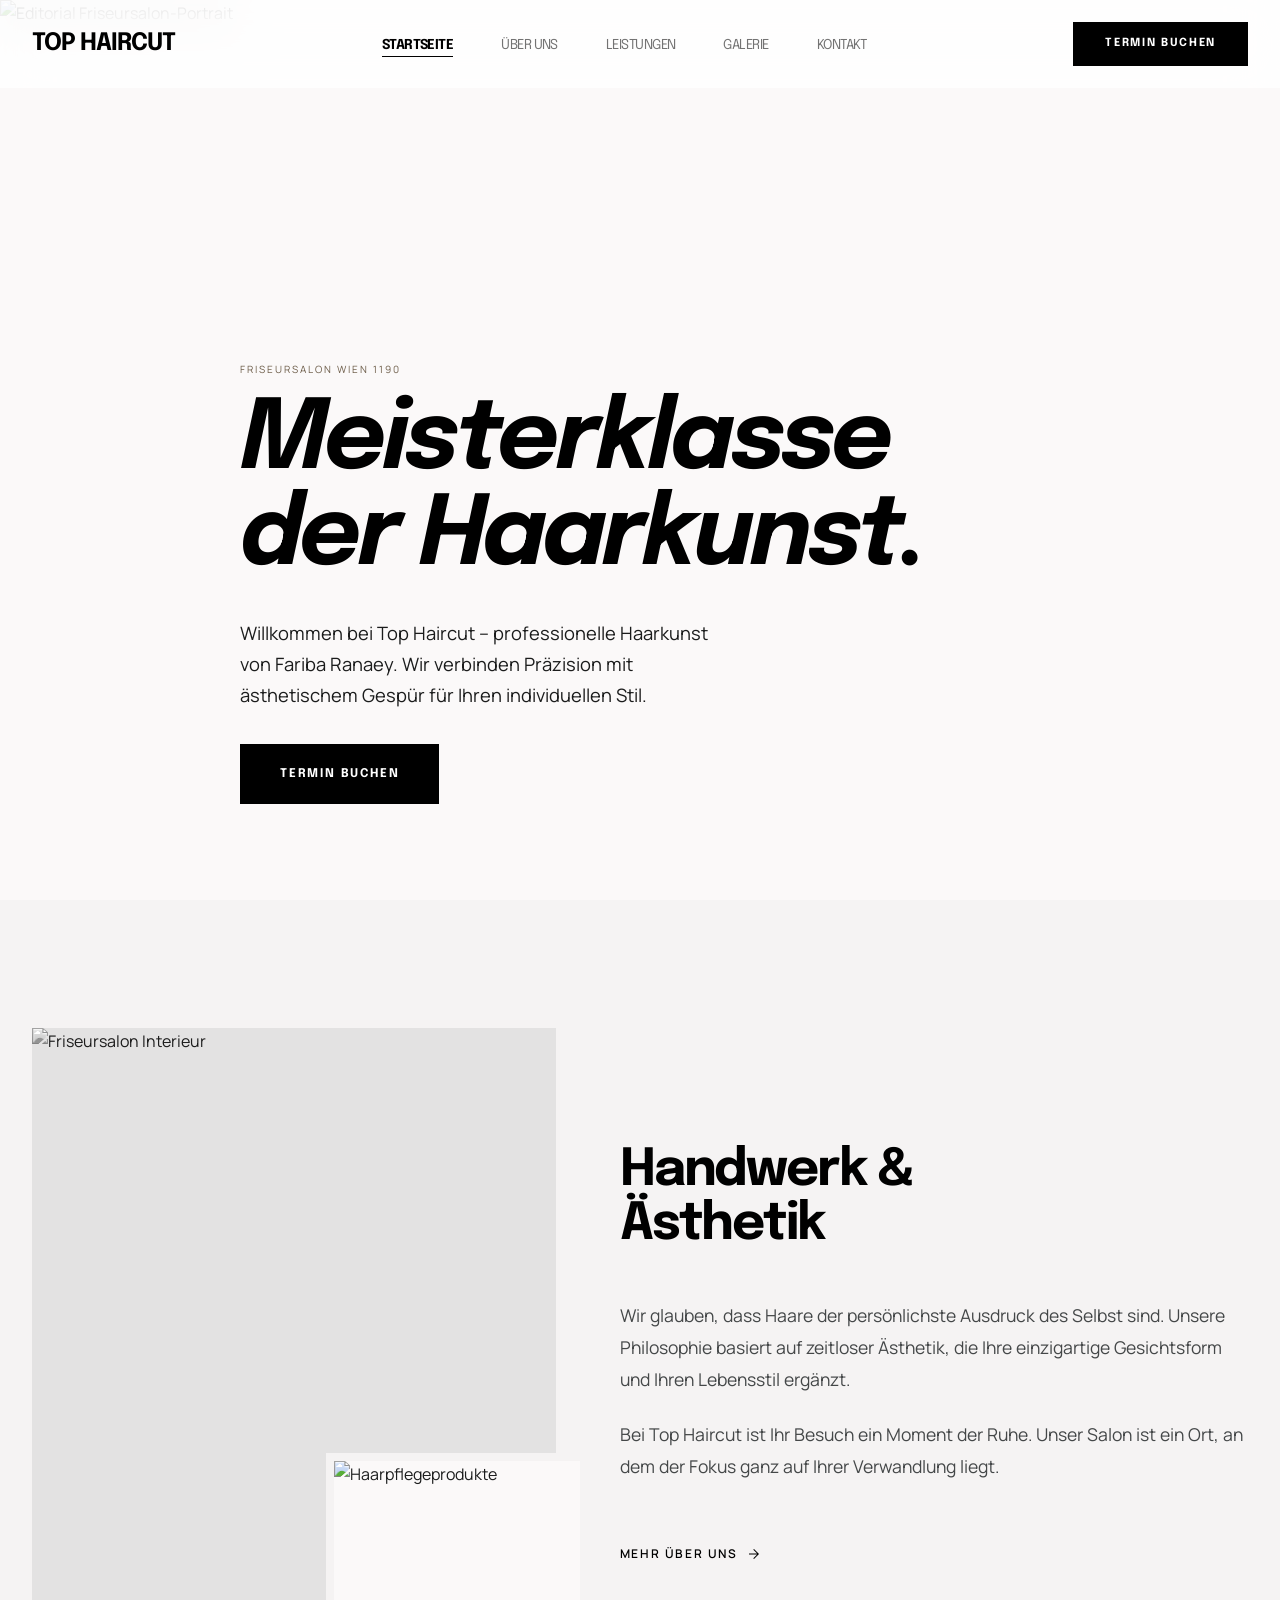
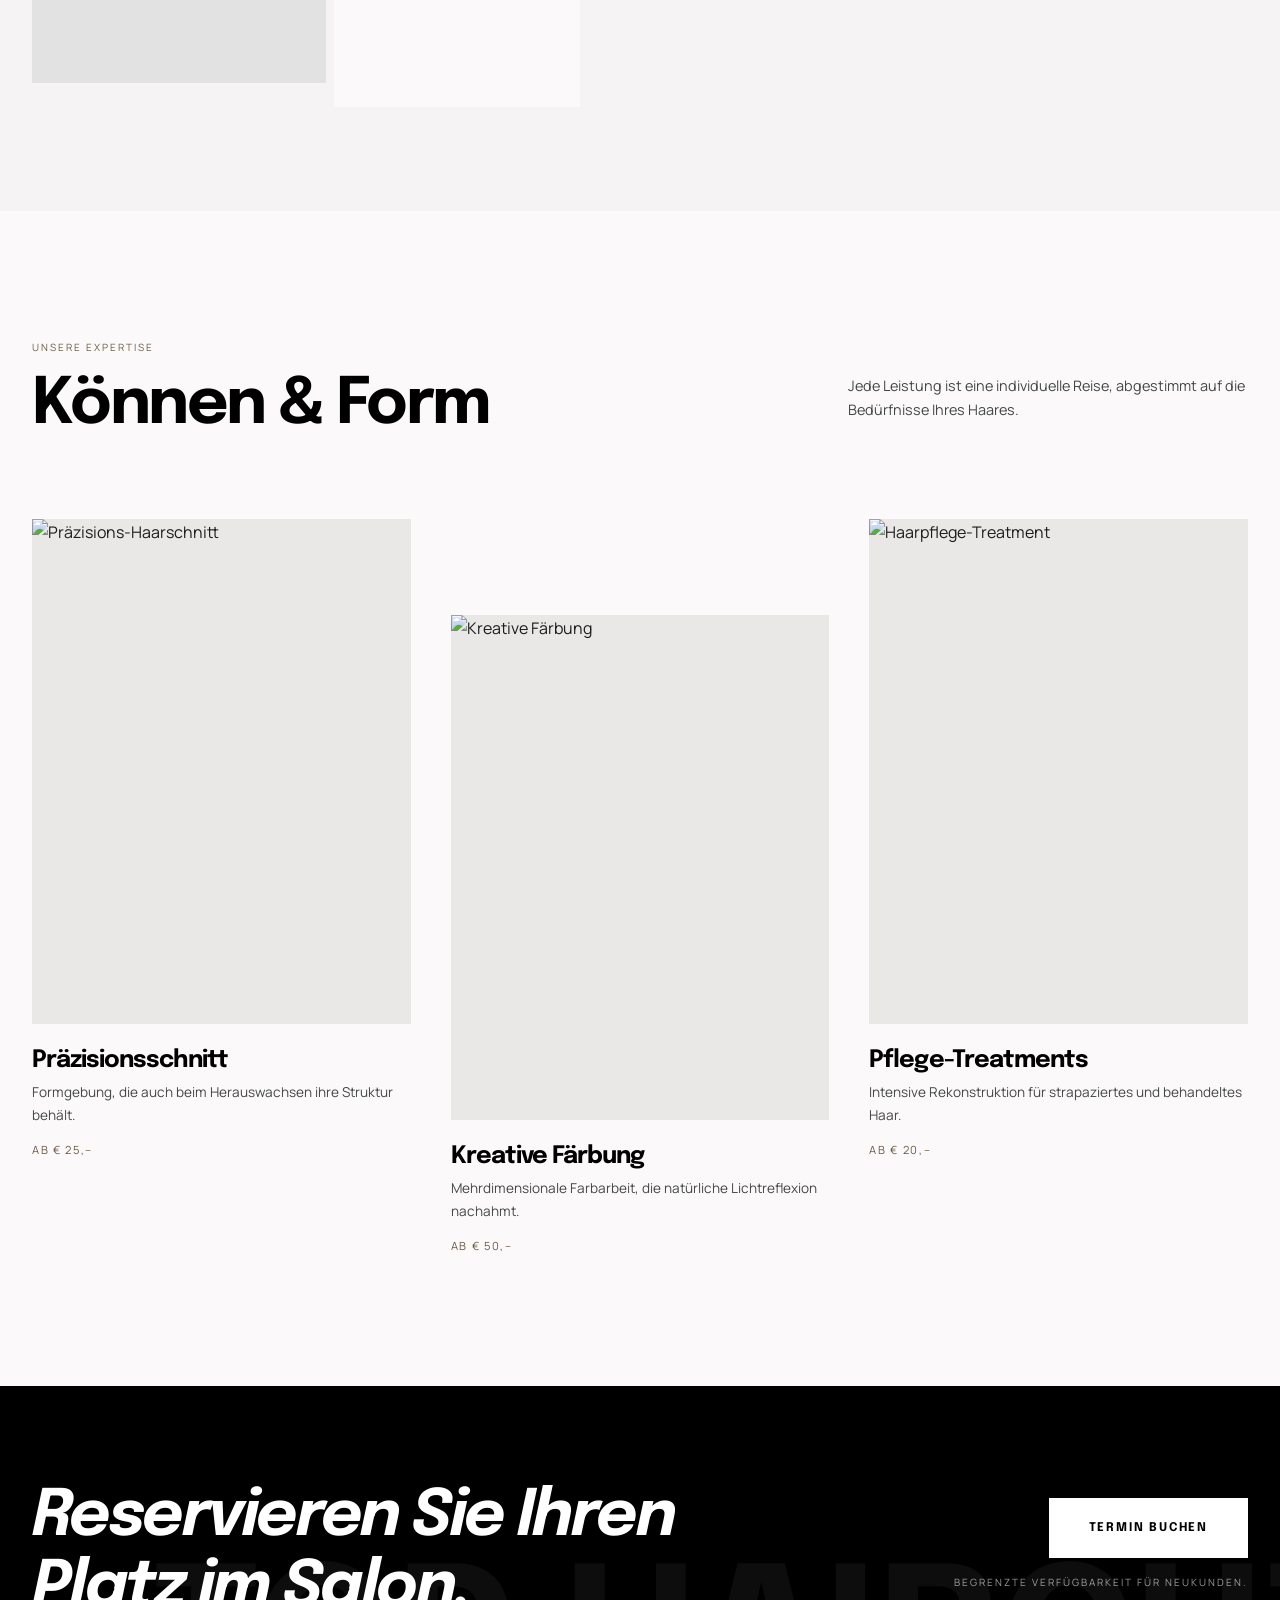
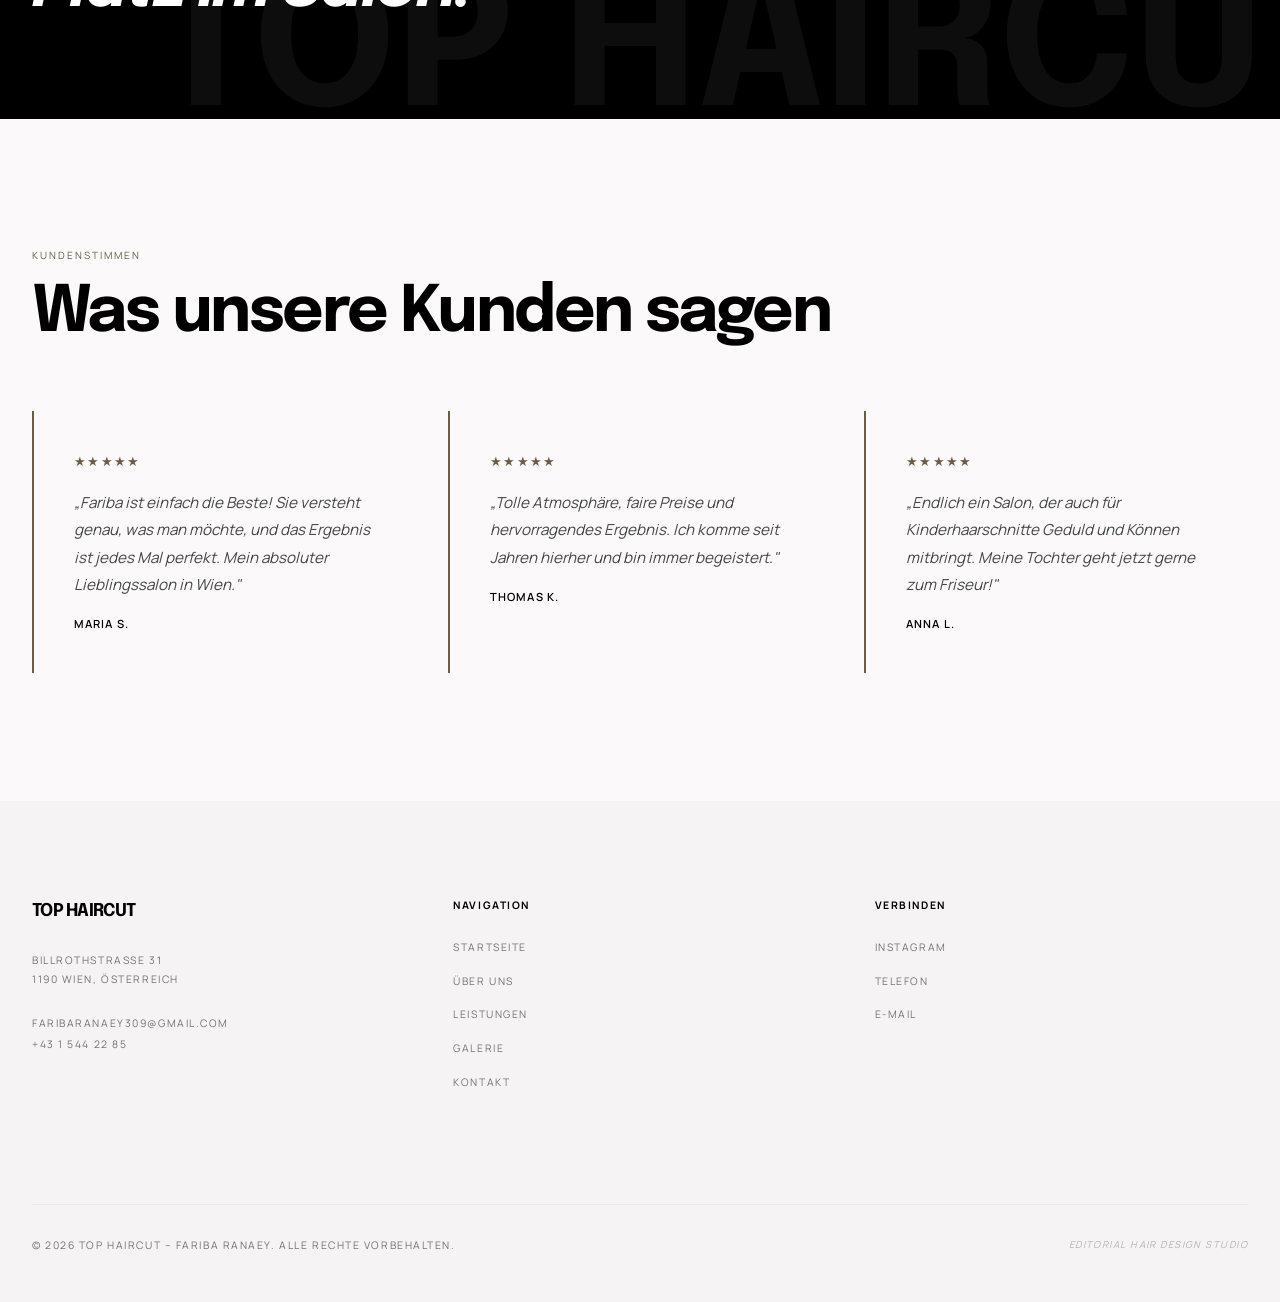
==== commit ecd1c885: "Redesign Leistungen-Seite + Mobile-Optimierung - Preisliste: Führungslinien, Euro-Zeichen, Hover-Eff" ====
--- a/index.html
+++ b/index.html
@@ -2,7 +2,10 @@
 <html lang="de">
 <head>
   <meta charset="UTF-8">
-  <meta name="viewport" content="width=device-width, initial-scale=1.0">
+  <meta name="viewport" content="width=device-width, initial-scale=1.0, viewport-fit=cover">
+  <meta name="theme-color" content="#fbf9f9">
+  <meta name="apple-mobile-web-app-capable" content="yes">
+  <meta name="apple-mobile-web-app-status-bar-style" content="default">
   <meta name="description" content="Top Haircut – Ihr Friseursalon in Wien 1190. Fariba Ranaey bietet professionelle Haarschnitte, Färbungen und Styling für Damen, Herren und Kinder.">
   <meta name="keywords" content="Friseur Wien, Friseursalon 1190, Haarschnitt Wien, Top Haircut, Fariba Ranaey">
   <meta property="og:title" content="Top Haircut – Fariba Ranaey | Friseursalon Wien">
--- a/css/style.css
+++ b/css/style.css
@@ -11,6 +11,7 @@
   margin: 0;
   padding: 0;
   box-sizing: border-box;
+  -webkit-tap-highlight-color: transparent;
 }
 
 :root {
@@ -75,6 +76,8 @@
 html {
   scroll-behavior: smooth;
   font-size: 16px;
+  -webkit-text-size-adjust: 100%;
+  text-size-adjust: 100%;
 }
 
 body {
@@ -83,6 +86,12 @@
   background: var(--background);
   line-height: 1.7;
   -webkit-font-smoothing: antialiased;
+  overflow-x: hidden;
+  padding-top: env(safe-area-inset-top);
+  padding-right: env(safe-area-inset-right);
+  padding-bottom: env(safe-area-inset-bottom);
+  padding-left: env(safe-area-inset-left);
+  overscroll-behavior-y: none;
 }
 
 ::selection {
@@ -360,6 +369,7 @@
   width: 100%;
   height: 100%;
   object-fit: cover;
+  object-position: 60% top;
 }
 
 .hero-bg::after {
@@ -377,8 +387,8 @@
 }
 
 .hero h1 {
-  font-size: clamp(3.5rem, 9vw, 9rem);
-  line-height: 0.9;
+  font-size: clamp(2rem, 8vw, 6rem);
+  line-height: 1;
   margin-bottom: 2rem;
   font-style: italic;
   opacity: 0;
@@ -790,36 +800,63 @@
 /* ============================================
    SERVICES / PREISE
    ============================================ */
-.services-categories {
+
+/* Services page layout */
+.services-main {
+  padding-top: 12rem;
+  padding-bottom: 6rem;
+}
+
+.services-hero {
+  margin-bottom: 8rem;
+  text-align: center;
+}
+
+.services-hero h1 {
+  font-style: italic;
+  margin-bottom: 0;
+}
+
+.services-hero-sub {
+  max-width: 500px;
+  margin: 0 auto;
+}
+
+.hero-rule {
+  width: 60px;
+  border: none;
+  border-top: 1px solid var(--secondary);
+  margin: 2rem auto;
+}
+
+.services-nav {
   display: flex;
-  flex-wrap: wrap;
-  gap: 0.5rem;
-  margin-bottom: var(--space-lg);
-}
-
-.category-btn {
-  padding: 0.5rem 1.5rem;
-  border: none;
+  justify-content: center;
+  gap: 3rem;
+  margin-top: 2.5rem;
+}
+
+.services-nav a {
+  font-family: var(--font-label);
+  font-size: 0.625rem;
+  text-transform: uppercase;
+  letter-spacing: 0.2em;
+  color: var(--on-surface-variant);
+  text-decoration: none;
+  padding-bottom: 0.5rem;
   border-bottom: 1px solid transparent;
-  background: transparent;
-  color: var(--on-surface-variant);
-  cursor: pointer;
-  font-family: var(--font-label);
-  font-size: 0.625rem;
-  font-weight: 600;
-  text-transform: uppercase;
-  letter-spacing: 0.15em;
   transition: all var(--transition);
 }
 
-.category-btn:hover {
+.services-nav a:hover {
   color: var(--primary);
-}
-
-.category-btn.active {
-  color: var(--primary);
-  font-weight: 700;
   border-bottom-color: var(--primary);
+}
+
+.services-content {
+  max-width: 1400px;
+  margin: 0 auto;
+  padding: 0 2rem;
 }
 
 /* Service section layout */
@@ -833,6 +870,7 @@
 
 .service-section.reversed {
   grid-template-columns: 7fr 4fr;
+  margin-top: 5rem;
 }
 
 .service-section.reversed .service-sidebar {
@@ -858,6 +896,21 @@
   font-size: 2.5rem;
   font-style: normal;
   margin-bottom: 2rem;
+  position: relative;
+}
+
+.service-sidebar h2::before {
+  content: attr(data-num);
+  position: absolute;
+  top: -2.5rem;
+  left: -0.5rem;
+  font-family: var(--font-headline);
+  font-size: 8rem;
+  font-weight: 700;
+  color: var(--surface-container-high);
+  line-height: 1;
+  z-index: -1;
+  pointer-events: none;
 }
 
 .service-sidebar .sidebar-img {
@@ -875,33 +928,47 @@
   transition: transform 0.7s ease;
 }
 
-.service-sidebar .sidebar-img:hover img {
-  transform: scale(1.05);
-}
-
-/* Price table redesigned */
+@media (hover: hover) {
+  .service-sidebar .sidebar-img:hover img {
+    transform: scale(1.05);
+  }
+}
+
+/* Price table */
 .price-table {
   margin-bottom: 2rem;
-}
-
-.price-table-header {
-  display: none;
 }
 
 .price-row {
   display: flex;
   justify-content: space-between;
-  align-items: flex-end;
-  padding: 1.25rem 0;
+  align-items: baseline;
+  padding: 1.5rem 1rem;
   border-bottom: 1px solid rgba(196, 199, 199, 0.15);
+  transition: background var(--transition);
 }
 
 .price-row:last-child {
   border-bottom: none;
 }
 
+@media (hover: hover) {
+  .price-row:hover {
+    background: var(--surface-container-low);
+  }
+}
+
 .price-row .service-info {
+  flex: 0 1 auto;
+}
+
+.price-row::after {
+  content: '';
   flex: 1;
+  border-bottom: 1px dotted rgba(196, 199, 199, 0.4);
+  margin: 0 1.5rem;
+  align-self: baseline;
+  min-width: 2rem;
 }
 
 .price-row .service-name {
@@ -923,24 +990,66 @@
 .price-row .price {
   font-family: var(--font-headline);
   font-style: italic;
-  font-size: 1.2rem;
+  font-size: 1.4rem;
   color: var(--primary);
   white-space: nowrap;
-}
-
+  flex-shrink: 0;
+}
+
+.price-prefix {
+  font-family: var(--font-label);
+  font-size: 0.6rem;
+  font-style: normal;
+  text-transform: uppercase;
+  letter-spacing: 0.1em;
+  margin-right: 0.35rem;
+  color: var(--on-surface-variant);
+}
+
+.price-currency {
+  font-size: 0.85rem;
+  opacity: 0.6;
+}
+
+/* Trending / Popular chip + row accent */
 .trending-chip {
   display: inline-block;
   background: var(--secondary-container);
   color: var(--on-secondary-container);
   font-family: var(--font-label);
   font-size: 0.55rem;
-  padding: 0.15rem 0.5rem;
-  text-transform: uppercase;
-  letter-spacing: 0.05em;
-  margin-left: 0.5rem;
+  padding: 0.2rem 0.6rem;
+  text-transform: uppercase;
+  letter-spacing: 0.08em;
+  margin-left: 0.75rem;
   vertical-align: middle;
   font-style: normal;
 }
+
+.price-row:has(.trending-chip) {
+  border-left: 2px solid var(--secondary);
+  padding-left: calc(1rem - 2px);
+}
+
+/* Stagger animation for price rows */
+.price-row {
+  opacity: 0;
+  transform: translateY(15px);
+}
+
+.fade-in.visible .price-row {
+  opacity: 1;
+  transform: translateY(0);
+  transition: opacity 0.4s ease, transform 0.4s ease, background var(--transition);
+}
+
+.fade-in.visible .price-row:nth-child(1) { transition-delay: 0.05s; }
+.fade-in.visible .price-row:nth-child(2) { transition-delay: 0.10s; }
+.fade-in.visible .price-row:nth-child(3) { transition-delay: 0.15s; }
+.fade-in.visible .price-row:nth-child(4) { transition-delay: 0.20s; }
+.fade-in.visible .price-row:nth-child(5) { transition-delay: 0.25s; }
+.fade-in.visible .price-row:nth-child(6) { transition-delay: 0.30s; }
+.fade-in.visible .price-row:nth-child(7) { transition-delay: 0.35s; }
 
 .price-note {
   text-align: center;
@@ -952,9 +1061,106 @@
   letter-spacing: 0.15em;
 }
 
+/* Treatments section */
+.treatments-section {
+  max-width: 900px;
+  margin: 10rem auto;
+  text-align: center;
+}
+
+.treatments-header {
+  margin-bottom: 4rem;
+}
+
+.treatments-header h2 {
+  font-family: var(--font-headline);
+  font-size: 3rem;
+  margin-top: 1rem;
+}
+
+.treatments-intro {
+  font-style: italic;
+  color: var(--on-surface-variant);
+  max-width: 600px;
+  margin: 1.5rem auto 0;
+  font-size: 0.95rem;
+  line-height: 1.6;
+}
+
+.treatments-grid {
+  display: grid;
+  grid-template-columns: 1fr 1fr;
+  gap: 1px;
+  background: rgba(196, 199, 199, 0.2);
+  border: 1px solid rgba(196, 199, 199, 0.2);
+}
+
+.treatment-card {
+  background: var(--background);
+  padding: 3rem 2.5rem;
+  text-align: left;
+  transition: background var(--transition);
+}
+
+@media (hover: hover) {
+  .treatment-card:hover {
+    background: var(--surface-container-low);
+  }
+}
+
+.treatment-name {
+  font-family: var(--font-body);
+  font-weight: 600;
+  font-size: 0.85rem;
+  text-transform: uppercase;
+  letter-spacing: 0.15em;
+  margin: 0 0 0.75rem;
+}
+
+.treatment-desc {
+  font-style: italic;
+  font-size: 0.9rem;
+  margin: 0 0 1.5rem;
+  color: var(--on-surface-variant);
+}
+
+.treatment-price {
+  font-family: var(--font-headline);
+  font-style: italic;
+  font-size: 1.4rem;
+}
+
+/* Stagger animation for treatment cards */
+.treatment-card {
+  opacity: 0;
+  transform: translateY(15px);
+}
+
+.fade-in.visible .treatment-card {
+  opacity: 1;
+  transform: translateY(0);
+  transition: opacity 0.4s ease, transform 0.4s ease, background var(--transition);
+}
+
+.fade-in.visible .treatment-card:nth-child(1) { transition-delay: 0.05s; }
+.fade-in.visible .treatment-card:nth-child(2) { transition-delay: 0.15s; }
+.fade-in.visible .treatment-card:nth-child(3) { transition-delay: 0.25s; }
+.fade-in.visible .treatment-card:nth-child(4) { transition-delay: 0.35s; }
+.fade-in.visible .treatment-card:nth-child(5) { transition-delay: 0.45s; }
+.fade-in.visible .treatment-card:nth-child(6) { transition-delay: 0.55s; }
+
+/* Booking CTA divider */
+.booking-divider {
+  width: 1px;
+  height: 8rem;
+  background: var(--primary);
+  margin: 0 auto 3rem;
+}
+
 /* Tonal shift image strip */
 .image-strip {
   padding: 6rem 0;
+  margin: 0 -2rem;
   background: var(--surface-container-low);
 }
 
@@ -966,14 +1172,22 @@
 
 .image-strip-grid img {
   width: 100%;
-  aspect-ratio: 1;
+  aspect-ratio: 16/10;
   object-fit: cover;
   filter: grayscale(100%);
+  transition: filter 0.5s ease, opacity 0.5s ease;
 }
 
 .image-strip-grid img:nth-child(2),
 .image-strip-grid img:nth-child(4) {
   opacity: 0.5;
+}
+
+@media (hover: hover) {
+  .image-strip-grid img:hover {
+    filter: grayscale(0%);
+    opacity: 1 !important;
+  }
 }
 
 /* ============================================
@@ -1566,6 +1780,19 @@
   }
 
   .image-strip-grid {
+    grid-template-columns: 1fr 1fr;
+  }
+
+  .services-nav {
+    gap: 2rem;
+  }
+
+  .service-sidebar h2::before {
+    font-size: 6rem;
+    top: -2rem;
+  }
+
+  .treatments-grid {
     grid-template-columns: 1fr 1fr;
   }
 
@@ -1644,9 +1871,41 @@
     font-size: 1.5rem;
     padding: 8px 12px;
   }
+
+  .treatments-grid {
+    grid-template-columns: 1fr;
+  }
+
+  .services-nav {
+    gap: 1.5rem;
+  }
+
+  .price-row {
+    padding: 1.25rem 0.5rem;
+  }
+
+  .service-sidebar h2::before {
+    display: none;
+  }
 }
 
 @media (max-width: 480px) {
+  .container {
+    padding: 0 1.25rem;
+  }
+
+  .hero {
+    padding-bottom: 3rem;
+  }
+
+  .hero h1 {
+    font-size: 2rem;
+  }
+
+  .hero-text {
+    font-size: 0.95rem;
+  }
+
   .hero-buttons {
     flex-direction: column;
     align-items: stretch;
@@ -1655,4 +1914,57 @@
   .image-strip-grid {
     grid-template-columns: 1fr;
   }
-}
+
+  .services-nav {
+    flex-direction: column;
+    gap: 0.75rem;
+    align-items: center;
+  }
+
+  .treatment-card {
+    padding: 2rem 1.5rem;
+  }
+
+  .services-hero {
+    margin-bottom: 5rem;
+  }
+}
+
+/* ============================================
+   MOBILE / TOUCH OPTIMIERUNGEN
+   ============================================ */
+
+/* Touch-Targets: Minimum 44px (Apple HIG / WCAG) */
+@media (max-width: 768px) {
+  .nav-list a,
+  .footer-links a,
+  .services-nav a,
+  .btn {
+    min-height: 44px;
+    display: inline-flex;
+    align-items: center;
+  }
+
+  .nav-list.active {
+    -webkit-overflow-scrolling: touch;
+  }
+}
+
+/* Input-Zoom auf iOS verhindern */
+@media (max-width: 768px) {
+  input, select, textarea {
+    font-size: 16px;
+  }
+}
+
+/* Reduced Motion: Barrierefreiheit */
+@media (prefers-reduced-motion: reduce) {
+  *,
+  *::before,
+  *::after {
+    animation-duration: 0.01ms !important;
+    animation-iteration-count: 1 !important;
+    transition-duration: 0.01ms !important;
+    scroll-behavior: auto !important;
+  }
+}
